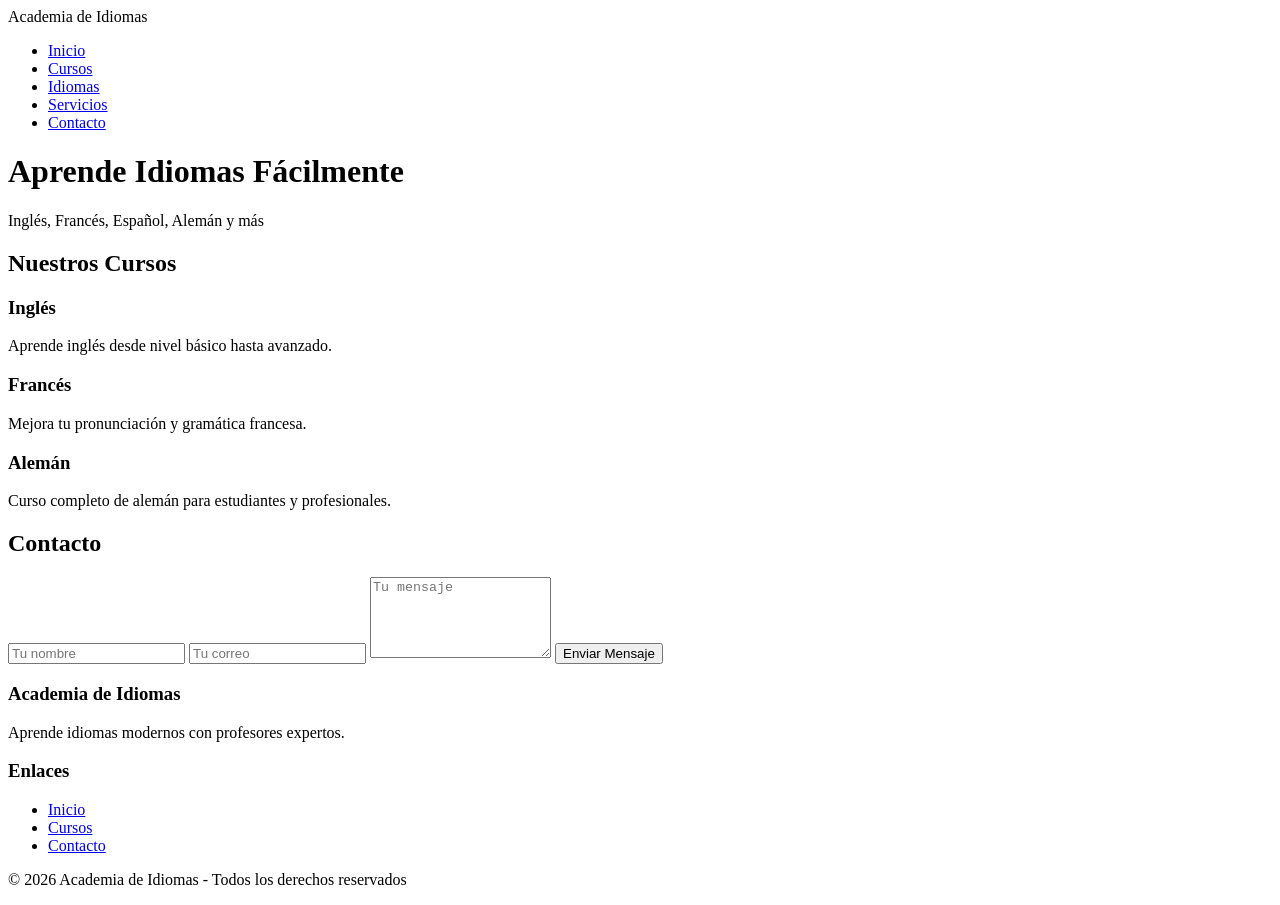
==== index.html @ da7c0a02 "Html page" ====
<!DOCTYPE html>
<html lang="en">
<head>
    <meta charset="UTF-8">
    <meta name="viewport" content="width=device-width, initial-scale=1.0">
    <title>Document</title>
    <link rel="stylesheet" href="style.css">
</head>
<body>
     <!-- HEADER -->
  <header>
    <div class="container">
      <div class="logo">Academia de Idiomas</div>

      <!-- MENU -->
      <nav>
        <ul>
          <li><a href="#">Inicio</a></li>
          <li><a href="#">Cursos</a></li>
          <li><a href="#">Idiomas</a></li>
          <li><a href="#">Servicios</a></li>
          <li><a href="#contacto">Contacto</a></li>
        </ul>
      </nav>
    </div>
  </header>

  <!-- HERO -->
  <div class="hero">
    <div>
      <h1>Aprende Idiomas Fácilmente</h1>
      <p>Inglés, Francés, Español, Alemán y más</p>
    </div>
  </div>

  <!-- CURSOS -->
  <section>
    <div class="container">
      <h2>Nuestros Cursos</h2>

      <div class="cards">

        <div class="card">
          <h3>Inglés</h3>
          <p>Aprende inglés desde nivel básico hasta avanzado.</p>
        </div>

        <div class="card">
          <h3>Francés</h3>
          <p>Mejora tu pronunciación y gramática francesa.</p>
        </div>

        <div class="card">
          <h3>Alemán</h3>
          <p>Curso completo de alemán para estudiantes y profesionales.</p>
        </div>

      </div>
    </div>
  </section>

  <!-- CONTACTO -->
  <section id="contacto">
    <div class="container">
      <div class="contacto">
        <h2>Contacto</h2>

        <form>
          <input type="text" placeholder="Tu nombre" required>
          <input type="email" placeholder="Tu correo" required>
          <textarea rows="5" placeholder="Tu mensaje"></textarea>
          <button type="submit">Enviar Mensaje</button>
        </form>

      </div>
    </div>
  </section>

  <!-- FOOTER -->
  <footer>
    <div class="container">

      <div class="footer-content">

        <div>
          <h3>Academia de Idiomas</h3>
          <p>Aprende idiomas modernos con profesores expertos.</p>
        </div>

        <div class="footer-links">
          <h3>Enlaces</h3>

          <ul>
            <li><a href="#">Inicio</a></li>
            <li><a href="#">Cursos</a></li>
            <li><a href="#">Contacto</a></li>
          </ul>
        </div>

      </div>

      <div class="copyright">
        <p>© 2026 Academia de Idiomas - Todos los derechos reservados</p>
      </div>

    </div>
  </footer>
</body>
</html>
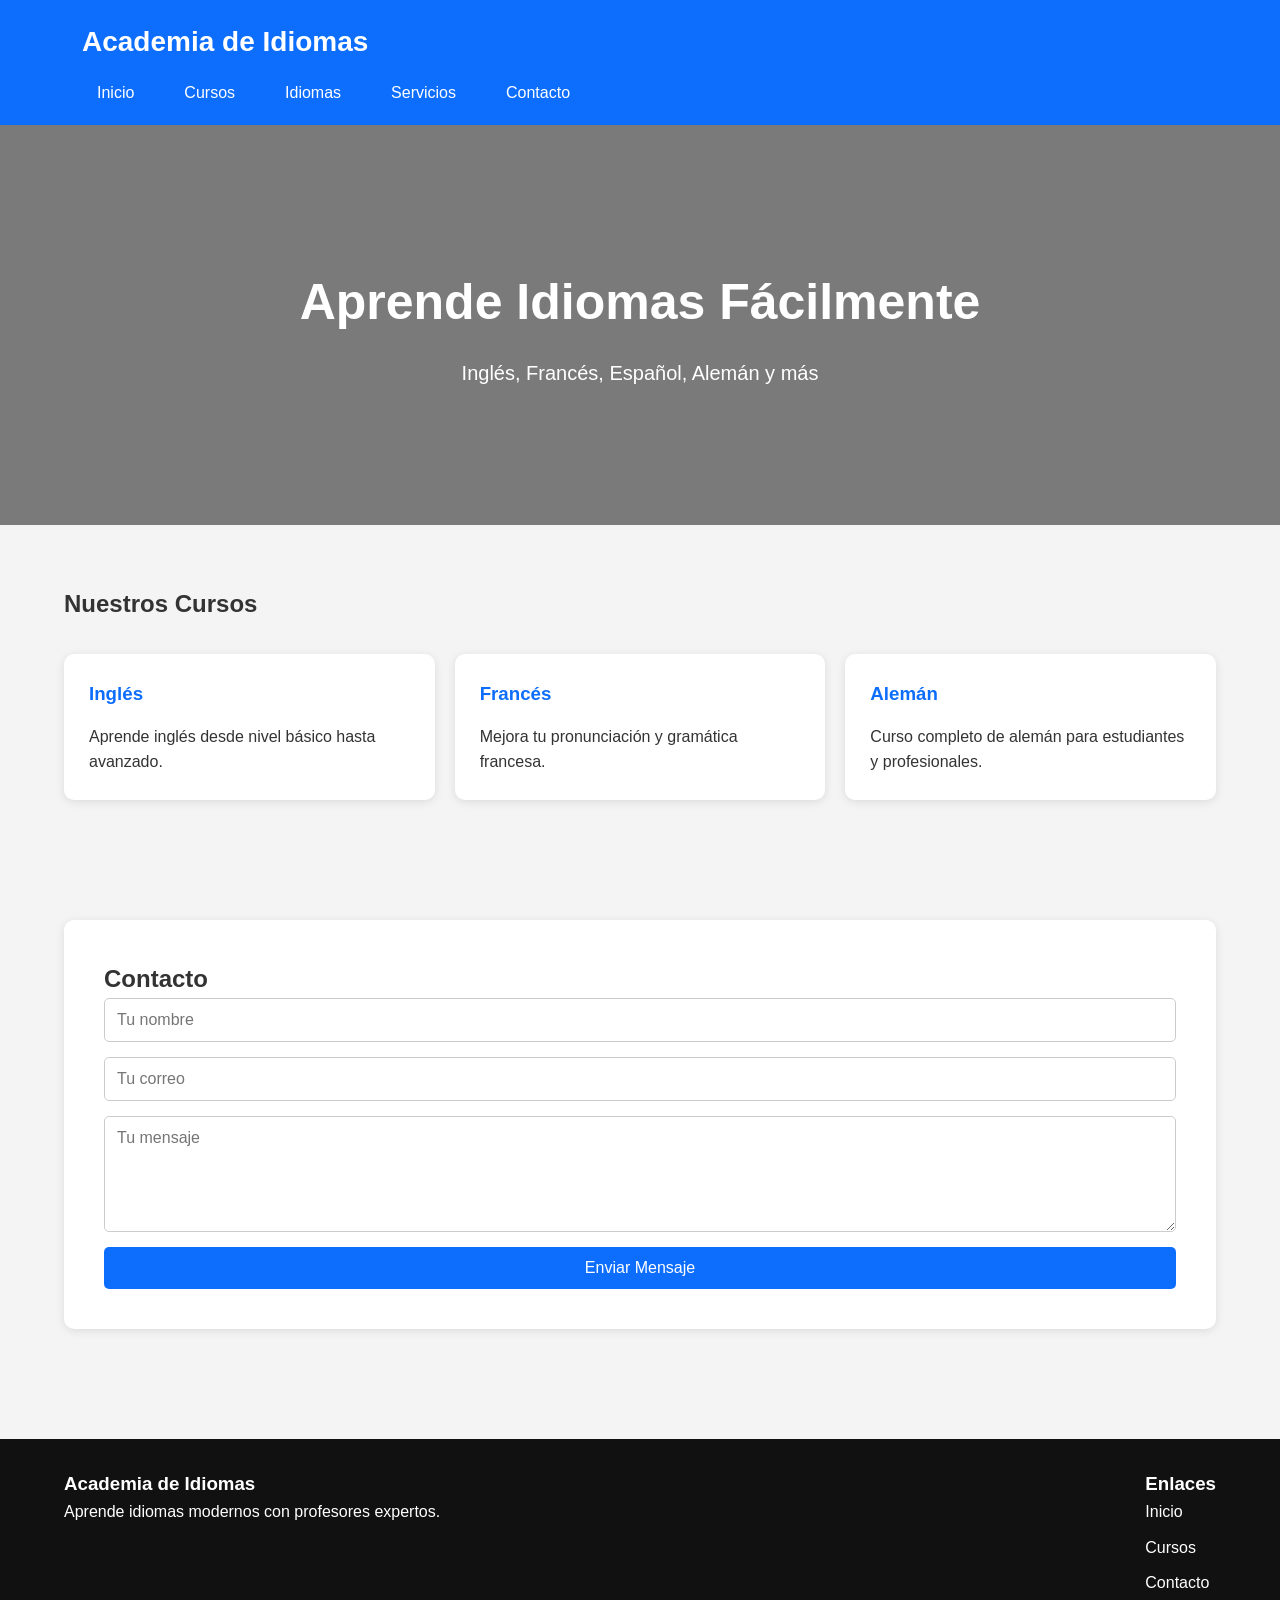
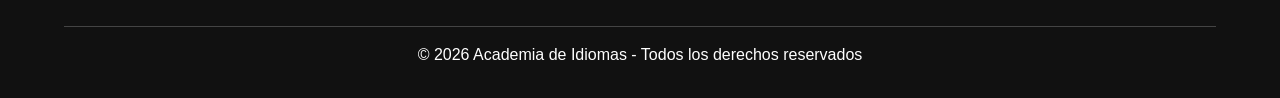
==== commit b19a334b: "link menu servicios" ====
--- a/index.html
+++ b/index.html
@@ -18,7 +18,7 @@
           <li><a href="#">Inicio</a></li>
           <li><a href="#">Cursos</a></li>
           <li><a href="#">Idiomas</a></li>
-          <li><a href="#">Servicios</a></li>
+          <li><a href="servicios.html">Servicios</a></li>
           <li><a href="#contacto">Contacto</a></li>
         </ul>
       </nav>
--- a/style.css
+++ b/style.css
@@ -0,0 +1,185 @@
+  *{
+      margin:0;
+      padding:0;
+      box-sizing:border-box;
+      font-family:Arial, Helvetica, sans-serif;
+    }
+
+    body{
+      background:#f4f4f4;
+      color:#333;
+      line-height:1.6;
+    }
+
+    /* HEADER */
+    header{
+      background:#0d6efd;
+      color:white;
+      padding:20px;
+    }
+
+    .container{
+      width:90%;
+      max-width:1200px;
+      margin:auto;
+    }
+
+    .logo{
+      font-size:28px;
+      font-weight:bold;
+    }
+
+    /* MENU */
+    nav{
+      margin-top:15px;
+    }
+
+    nav ul{
+      list-style:none;
+      display:flex;
+      gap:20px;
+      flex-wrap:wrap;
+    }
+
+    nav ul li a{
+      text-decoration:none;
+      color:white;
+      padding:10px 15px;
+      border-radius:5px;
+      transition:0.3s;
+    }
+
+    nav ul li a:hover{
+      background:white;
+      color:#0d6efd;
+    }
+
+    /* HERO */
+    .hero{
+      height:400px;
+      background:linear-gradient(rgba(0,0,0,0.5), rgba(0,0,0,0.5)),
+      url('https://images.unsplash.com/photo-1522202176988-66273c2fd55f?q=80&w=1200&auto=format&fit=crop');
+      background-size:cover;
+      background-position:center;
+      display:flex;
+      justify-content:center;
+      align-items:center;
+      text-align:center;
+      color:white;
+    }
+
+    .hero h1{
+      font-size:50px;
+      margin-bottom:15px;
+    }
+
+    .hero p{
+      font-size:20px;
+    }
+
+    /* SECTION */
+    section{
+      padding:60px 0;
+    }
+
+    .cards{
+      display:grid;
+      grid-template-columns:repeat(auto-fit, minmax(250px,1fr));
+      gap:20px;
+      margin-top:30px;
+    }
+
+    .card{
+      background:white;
+      padding:25px;
+      border-radius:10px;
+      box-shadow:0 2px 10px rgba(0,0,0,0.1);
+      transition:0.3s;
+    }
+
+    .card:hover{
+      transform:translateY(-10px);
+    }
+
+    .card h3{
+      margin-bottom:15px;
+      color:#0d6efd;
+    }
+
+    /* CONTACTO */
+    .contacto{
+      background:white;
+      padding:40px;
+      border-radius:10px;
+      box-shadow:0 2px 10px rgba(0,0,0,0.1);
+    }
+
+    form{
+      display:flex;
+      flex-direction:column;
+      gap:15px;
+    }
+
+    input,
+    textarea{
+      padding:12px;
+      border:1px solid #ccc;
+      border-radius:5px;
+      font-size:16px;
+    }
+
+    button{
+      background:#0d6efd;
+      color:white;
+      border:none;
+      padding:12px;
+      font-size:16px;
+      border-radius:5px;
+      cursor:pointer;
+      transition:0.3s;
+    }
+
+    button:hover{
+      background:#084298;
+    }
+
+    /* FOOTER */
+    footer{
+      background:#111;
+      color:white;
+      padding:30px 0;
+      margin-top:50px;
+    }
+
+    .footer-content{
+      display:flex;
+      justify-content:space-between;
+      flex-wrap:wrap;
+      gap:20px;
+    }
+
+    .footer-links ul{
+      list-style:none;
+    }
+
+    .footer-links ul li{
+      margin-bottom:10px;
+    }
+
+    .footer-links ul li a{
+      color:white;
+      text-decoration:none;
+      transition:0.3s;
+    }
+
+    .footer-links ul li a:hover{
+      color:#0d6efd;
+      padding-left:5px;
+    }
+
+    .copyright{
+      text-align:center;
+      margin-top:20px;
+      border-top:1px solid #444;
+      padding-top:15px;
+    }
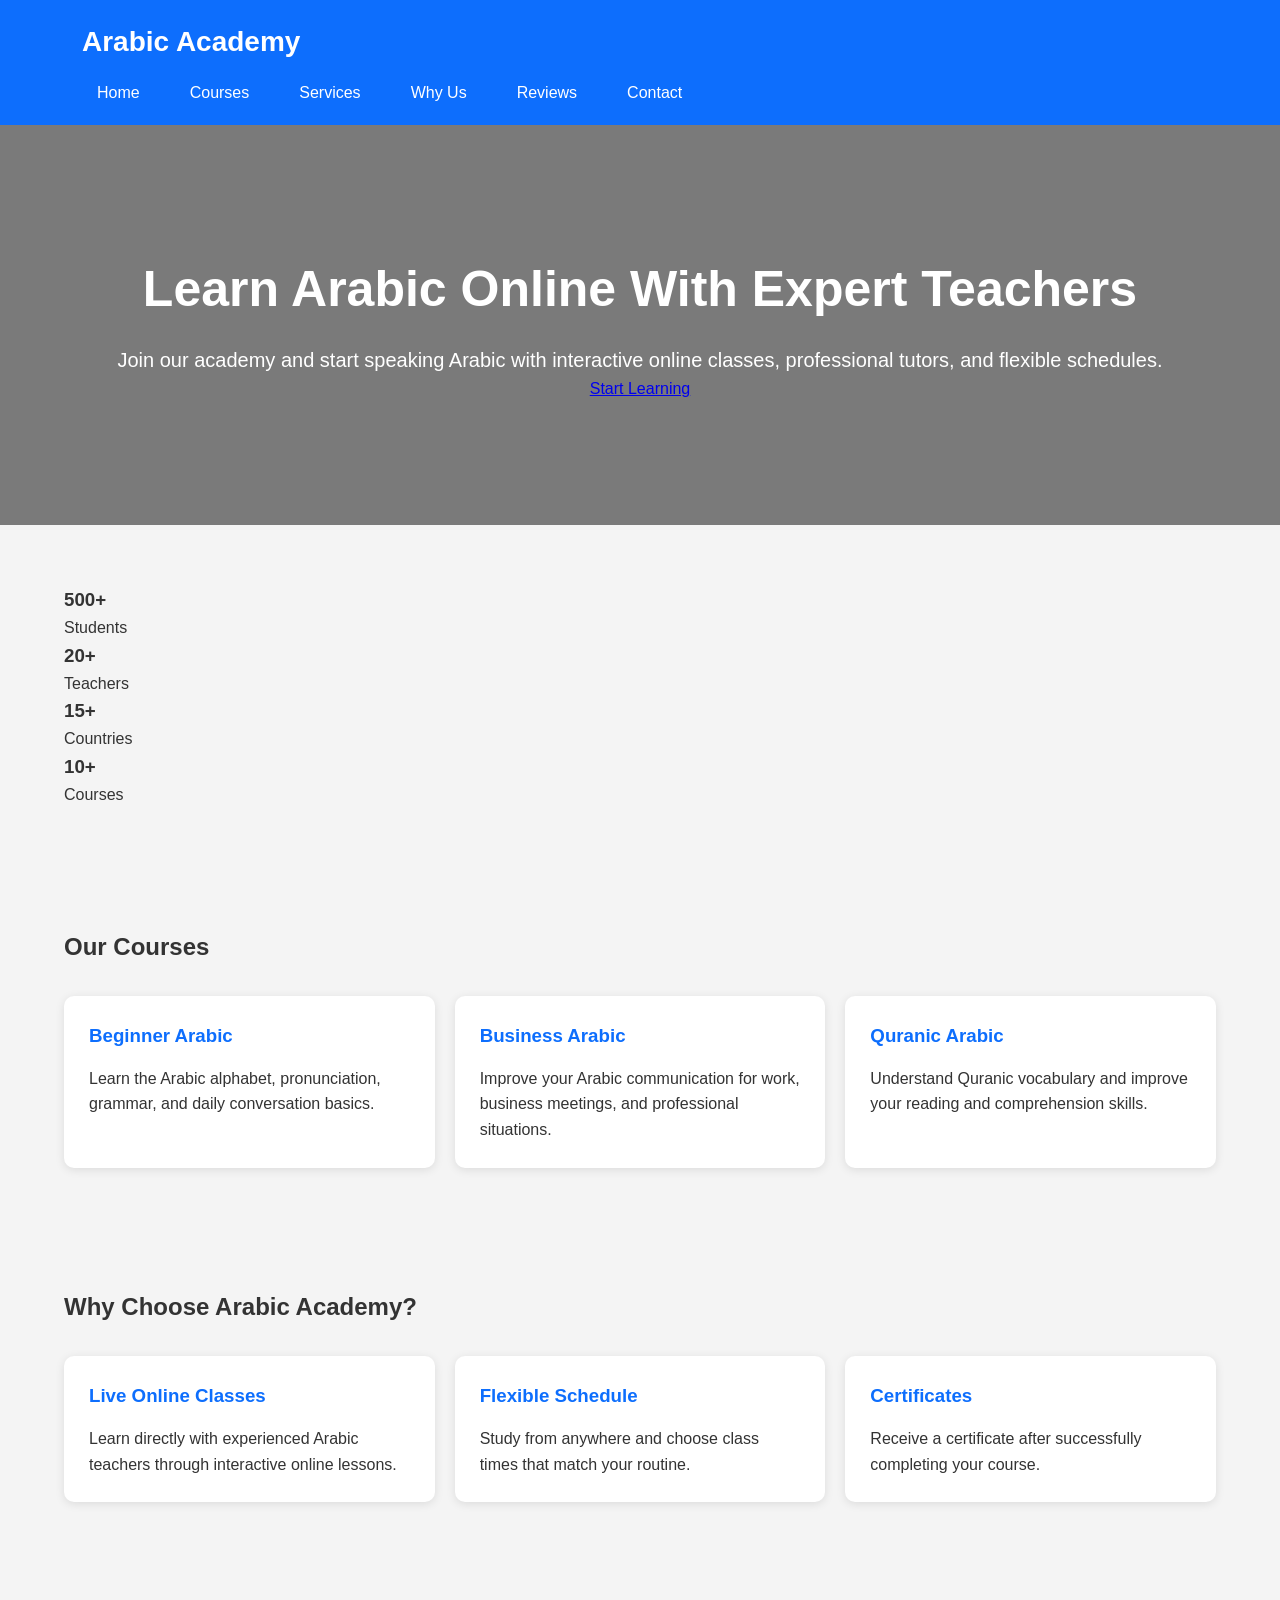
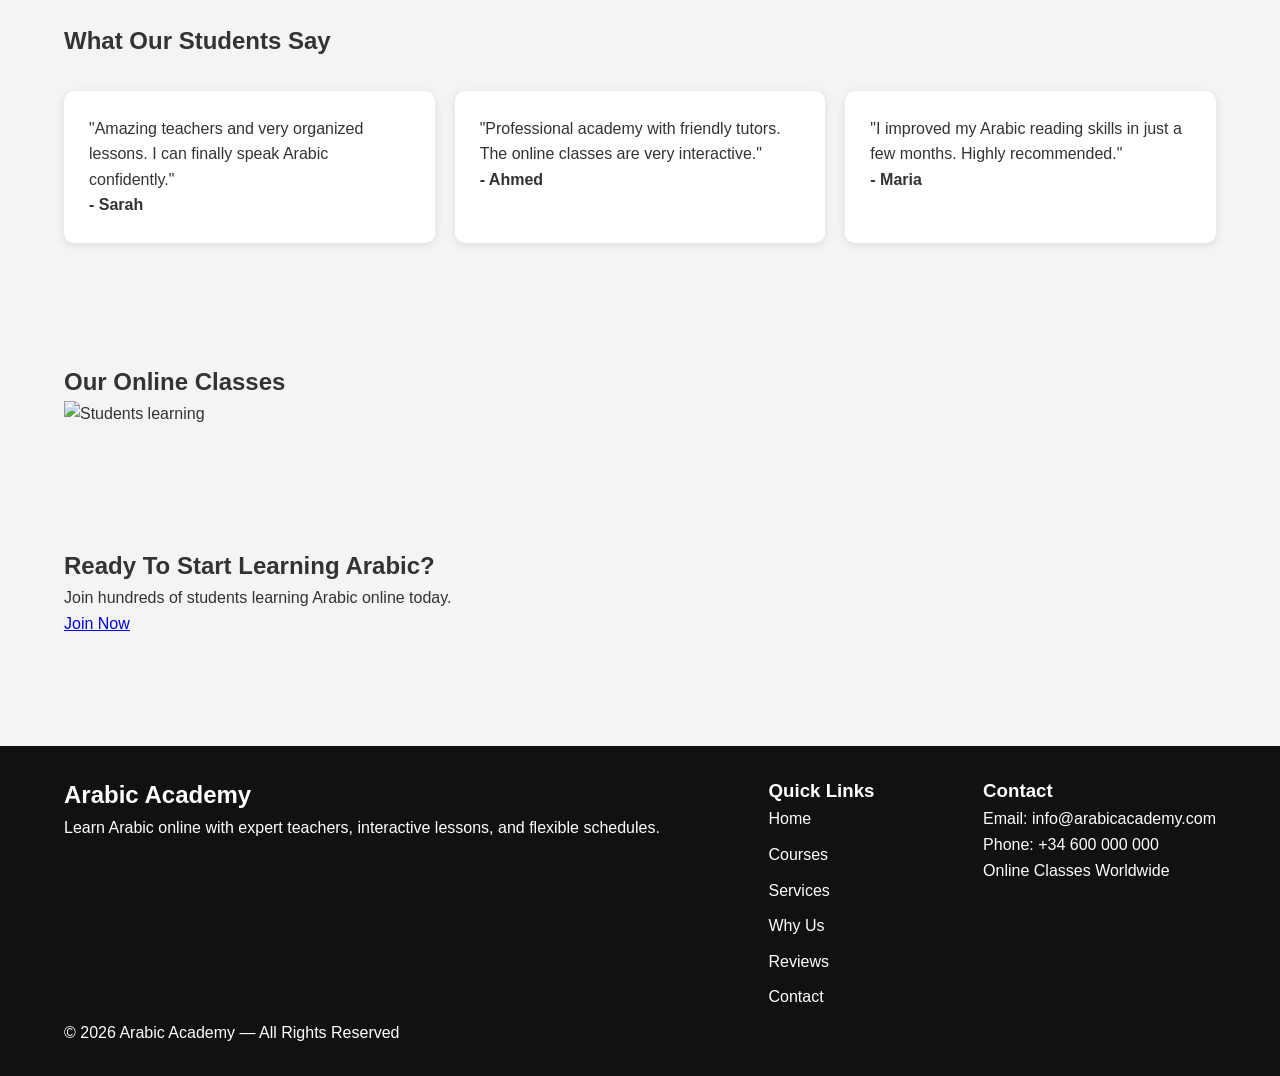
==== commit 7963060c: "Index Modified and added almost all the page features" ====
--- a/index.html
+++ b/index.html
@@ -1,109 +1,299 @@
 <!DOCTYPE html>
 <html lang="en">
 <head>
-    <meta charset="UTF-8">
-    <meta name="viewport" content="width=device-width, initial-scale=1.0">
-    <title>Document</title>
-    <link rel="stylesheet" href="style.css">
+  <meta charset="UTF-8" />
+  <meta name="viewport" content="width=device-width, initial-scale=1.0" />
+
+  <title>Arabic Academy</title>
+
+  <!-- GOOGLE FONT -->
+  <link rel="preconnect" href="https://fonts.googleapis.com">
+  <link rel="preconnect" href="https://fonts.gstatic.com" crossorigin>
+
+  <link href="https://fonts.googleapis.com/css2?family=Poppins:wght@300;400;500;600;700&display=swap" rel="stylesheet">
+
+  <!-- CSS -->
+  <link rel="stylesheet" href="style.css">
 </head>
+
 <body>
-     <!-- HEADER -->
+
+  <!-- HEADER -->
   <header>
     <div class="container">
-      <div class="logo">Academia de Idiomas</div>
-
-      <!-- MENU -->
-      <nav>
-        <ul>
-          <li><a href="#">Inicio</a></li>
-          <li><a href="#">Cursos</a></li>
-          <li><a href="#">Idiomas</a></li>
-          <li><a href="servicios.html">Servicios</a></li>
-          <li><a href="#contacto">Contacto</a></li>
+
+      <div class="logo">
+        Arabic Academy
+      </div>
+
+      <nav class="nav">
+        <ul class="nav-links">
+          <li class="active" className="home"><a href="#">Home</a></li>
+          <li className="courses"><a href="#courses">Courses</a></li>
+          <li className="services"><a href="#Services">Services</a></li>
+          <li className="why-us"><a href="#why-us">Why Us</a></li>
+          <li className="testimonials"><a href="#testimonials">Reviews</a></li>
+          <li className="contact"><a href="#contact">Contact</a></li>
         </ul>
       </nav>
+
     </div>
   </header>
 
   <!-- HERO -->
-  <div class="hero">
-    <div>
-      <h1>Aprende Idiomas Fácilmente</h1>
-      <p>Inglés, Francés, Español, Alemán y más</p>
-    </div>
+  <section class="hero">
+
+    <div class="hero-content">
+
+      <h1>Learn Arabic Online With Expert Teachers</h1>
+
+      <p class="hero-text">
+        Join our academy and start speaking Arabic with interactive online classes,
+        professional tutors, and flexible schedules.
+      </p>
+
+      <a href="#contact" class="hero-btn">
+        Start Learning
+      </a>
+
+    </div>
+
+  </section>
+
+    <!-- STATS -->
+<section class="stats">
+
+  <div class="container stats-container">
+
+    <div class="stat-card">
+      <h3>500+</h3>
+      <p>Students</p>
+    </div>
+
+    <div class="stat-card">
+      <h3>20+</h3>
+      <p>Teachers</p>
+    </div>
+
+    <div class="stat-card">
+      <h3>15+</h3>
+      <p>Countries</p>
+    </div>
+
+    <div class="stat-card">
+      <h3>10+</h3>
+      <p>Courses</p>
+    </div>
+
   </div>
 
-  <!-- CURSOS -->
-  <section>
-    <div class="container">
-      <h2>Nuestros Cursos</h2>
+</section>
+
+  <!-- COURSES -->
+  <section id="courses">
+
+    <div class="container">
+
+      <h2>Our Courses</h2>
 
       <div class="cards">
 
         <div class="card">
-          <h3>Inglés</h3>
-          <p>Aprende inglés desde nivel básico hasta avanzado.</p>
-        </div>
-
-        <div class="card">
-          <h3>Francés</h3>
-          <p>Mejora tu pronunciación y gramática francesa.</p>
-        </div>
-
-        <div class="card">
-          <h3>Alemán</h3>
-          <p>Curso completo de alemán para estudiantes y profesionales.</p>
-        </div>
-
-      </div>
-    </div>
-  </section>
-
-  <!-- CONTACTO -->
-  <section id="contacto">
-    <div class="container">
-      <div class="contacto">
-        <h2>Contacto</h2>
-
-        <form>
-          <input type="text" placeholder="Tu nombre" required>
-          <input type="email" placeholder="Tu correo" required>
-          <textarea rows="5" placeholder="Tu mensaje"></textarea>
-          <button type="submit">Enviar Mensaje</button>
-        </form>
-
-      </div>
-    </div>
+          <h3>Beginner Arabic</h3>
+
+          <p>
+            Learn the Arabic alphabet, pronunciation,
+            grammar, and daily conversation basics.
+          </p>
+        </div>
+
+        <div class="card">
+          <h3>Business Arabic</h3>
+
+          <p>
+            Improve your Arabic communication for work,
+            business meetings, and professional situations.
+          </p>
+        </div>
+
+        <div class="card">
+          <h3>Quranic Arabic</h3>
+
+          <p>
+            Understand Quranic vocabulary and improve your
+            reading and comprehension skills.
+          </p>
+        </div>
+
+      </div>
+
+    </div>
+
+  </section>
+
+  <!-- WHY US -->
+  <section id="why-us" class="why-us">
+
+    <div class="container">
+
+      <h2>Why Choose Arabic Academy?</h2>
+
+      <div class="cards">
+
+        <div class="card">
+          <h3>Live Online Classes</h3>
+
+          <p>
+            Learn directly with experienced Arabic teachers
+            through interactive online lessons.
+          </p>
+        </div>
+
+        <div class="card">
+          <h3>Flexible Schedule</h3>
+
+          <p>
+            Study from anywhere and choose class times
+            that match your routine.
+          </p>
+        </div>
+
+        <div class="card">
+          <h3>Certificates</h3>
+
+          <p>
+            Receive a certificate after successfully
+            completing your course.
+          </p>
+        </div>
+
+      </div>
+
+    </div>
+
+  </section>
+
+  <!-- TESTIMONIALS -->
+  <section id="testimonials" class="testimonials">
+
+    <div class="container">
+
+      <h2>What Our Students Say</h2>
+
+      <div class="cards">
+
+        <div class="card">
+          <p>
+            "Amazing teachers and very organized lessons.
+            I can finally speak Arabic confidently."
+          </p>
+
+          <h4>- Sarah</h4>
+        </div>
+
+        <div class="card">
+          <p>
+            "Professional academy with friendly tutors.
+            The online classes are very interactive."
+          </p>
+
+          <h4>- Ahmed</h4>
+        </div>
+
+        <div class="card">
+          <p>
+            "I improved my Arabic reading skills in just
+            a few months. Highly recommended."
+          </p>
+
+          <h4>- Maria</h4>
+        </div>
+
+      </div>
+
+    </div>
+
+  </section>
+
+  <!-- GALLERY -->
+  <section class="gallery">
+
+    <div class="container">
+
+      <h2>Our Online Classes</h2>
+
+      <div class="gallery-grid">
+        <img src="https://images.unsplash.com/photo-1522202176988-66273c2fd55f?q=80&w=1200&auto=format&fit=crop" alt="Students learning">
+      </div>
+
+    </div>
+
+  </section>
+
+  <!-- CTA -->
+  <section class="cta">
+
+    <div class="container">
+
+      <h2>Ready To Start Learning Arabic?</h2>
+
+      <p>
+        Join hundreds of students learning Arabic online today.
+      </p>
+
+      <a href="#contact" class="hero-btn">
+        Join Now
+      </a>
+
+    </div>
+
   </section>
 
   <!-- FOOTER -->
-  <footer>
-    <div class="container">
-
-      <div class="footer-content">
-
-        <div>
-          <h3>Academia de Idiomas</h3>
-          <p>Aprende idiomas modernos con profesores expertos.</p>
-        </div>
-
-        <div class="footer-links">
-          <h3>Enlaces</h3>
-
-          <ul>
-            <li><a href="#">Inicio</a></li>
-            <li><a href="#">Cursos</a></li>
-            <li><a href="#">Contacto</a></li>
-          </ul>
-        </div>
-
-      </div>
-
-      <div class="copyright">
-        <p>© 2026 Academia de Idiomas - Todos los derechos reservados</p>
-      </div>
-
-    </div>
-  </footer>
+  <footer class="footer">
+  <div class="container">
+    <div class="footer-content">
+      <!-- BRAND -->
+      <div class="footer-brand">
+        <h2>Arabic Academy</h2>
+        <p>
+          Learn Arabic online with expert teachers,
+          interactive lessons, and flexible schedules.
+        </p>
+      </div>
+
+      <!-- LINKS -->
+      <div class="footer-links">
+        <h3>Quick Links</h3>
+        <ul>
+          <li><a href="#">Home</a></li>
+          <li><a href="#courses">Courses</a></li>
+          <li><a href="#Services">Services</a></li>
+          <li><a href="#why-us">Why Us</a></li>
+          <li><a href="#testimonials">Reviews</a></li>
+          <li><a href="#contact">Contact</a></li>
+        </ul>
+      </div>
+
+      <!-- CONTACT -->
+      <div class="footer-contact">
+        <h3>Contact</h3>
+        <p>Email: info@arabicacademy.com</p>
+        <p>Phone: +34 600 000 000</p>
+        <p>Online Classes Worldwide</p>
+      </div>
+    </div>
+
+    <!-- BOTTOM -->
+    <div class="footer-bottom">
+      <p>
+        © 2026 Arabic Academy — All Rights Reserved
+      </p>
+    </div>
+
+  </div>
+
+</footer>
+
 </body>
 </html>
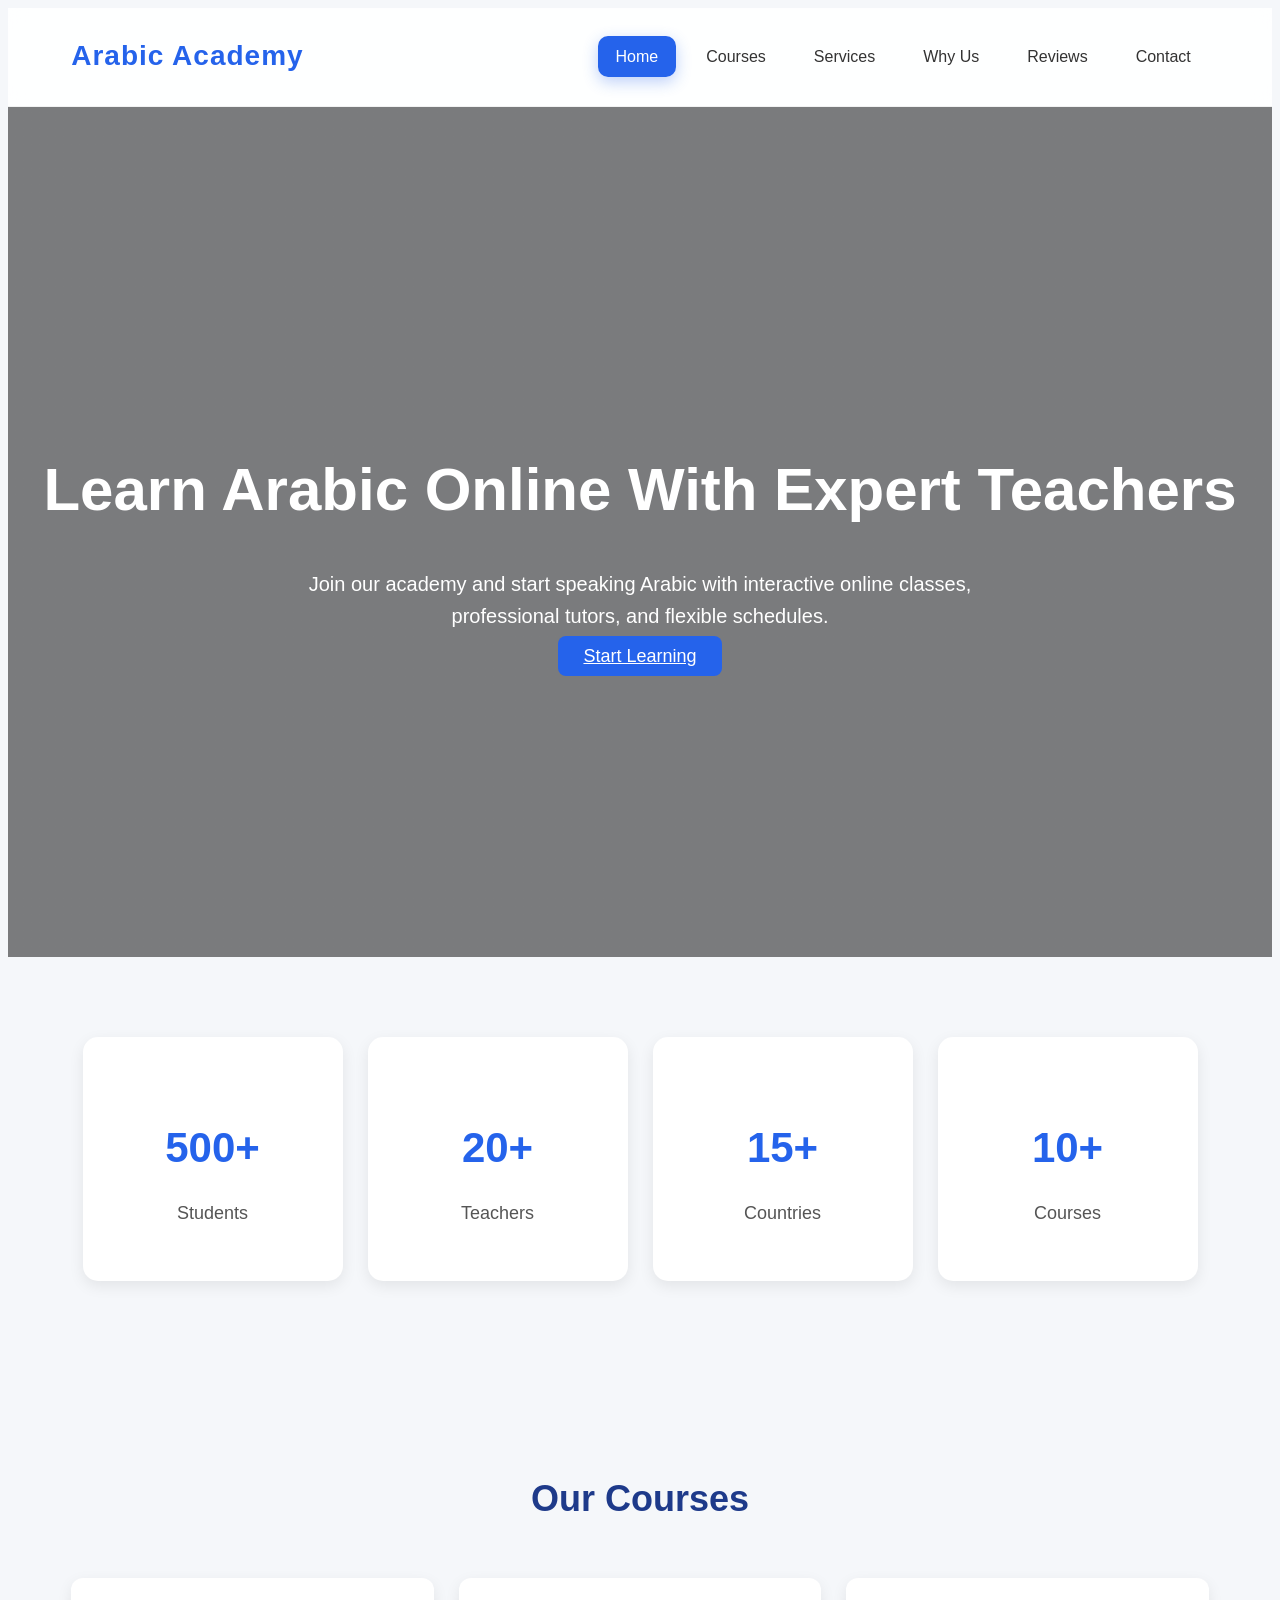
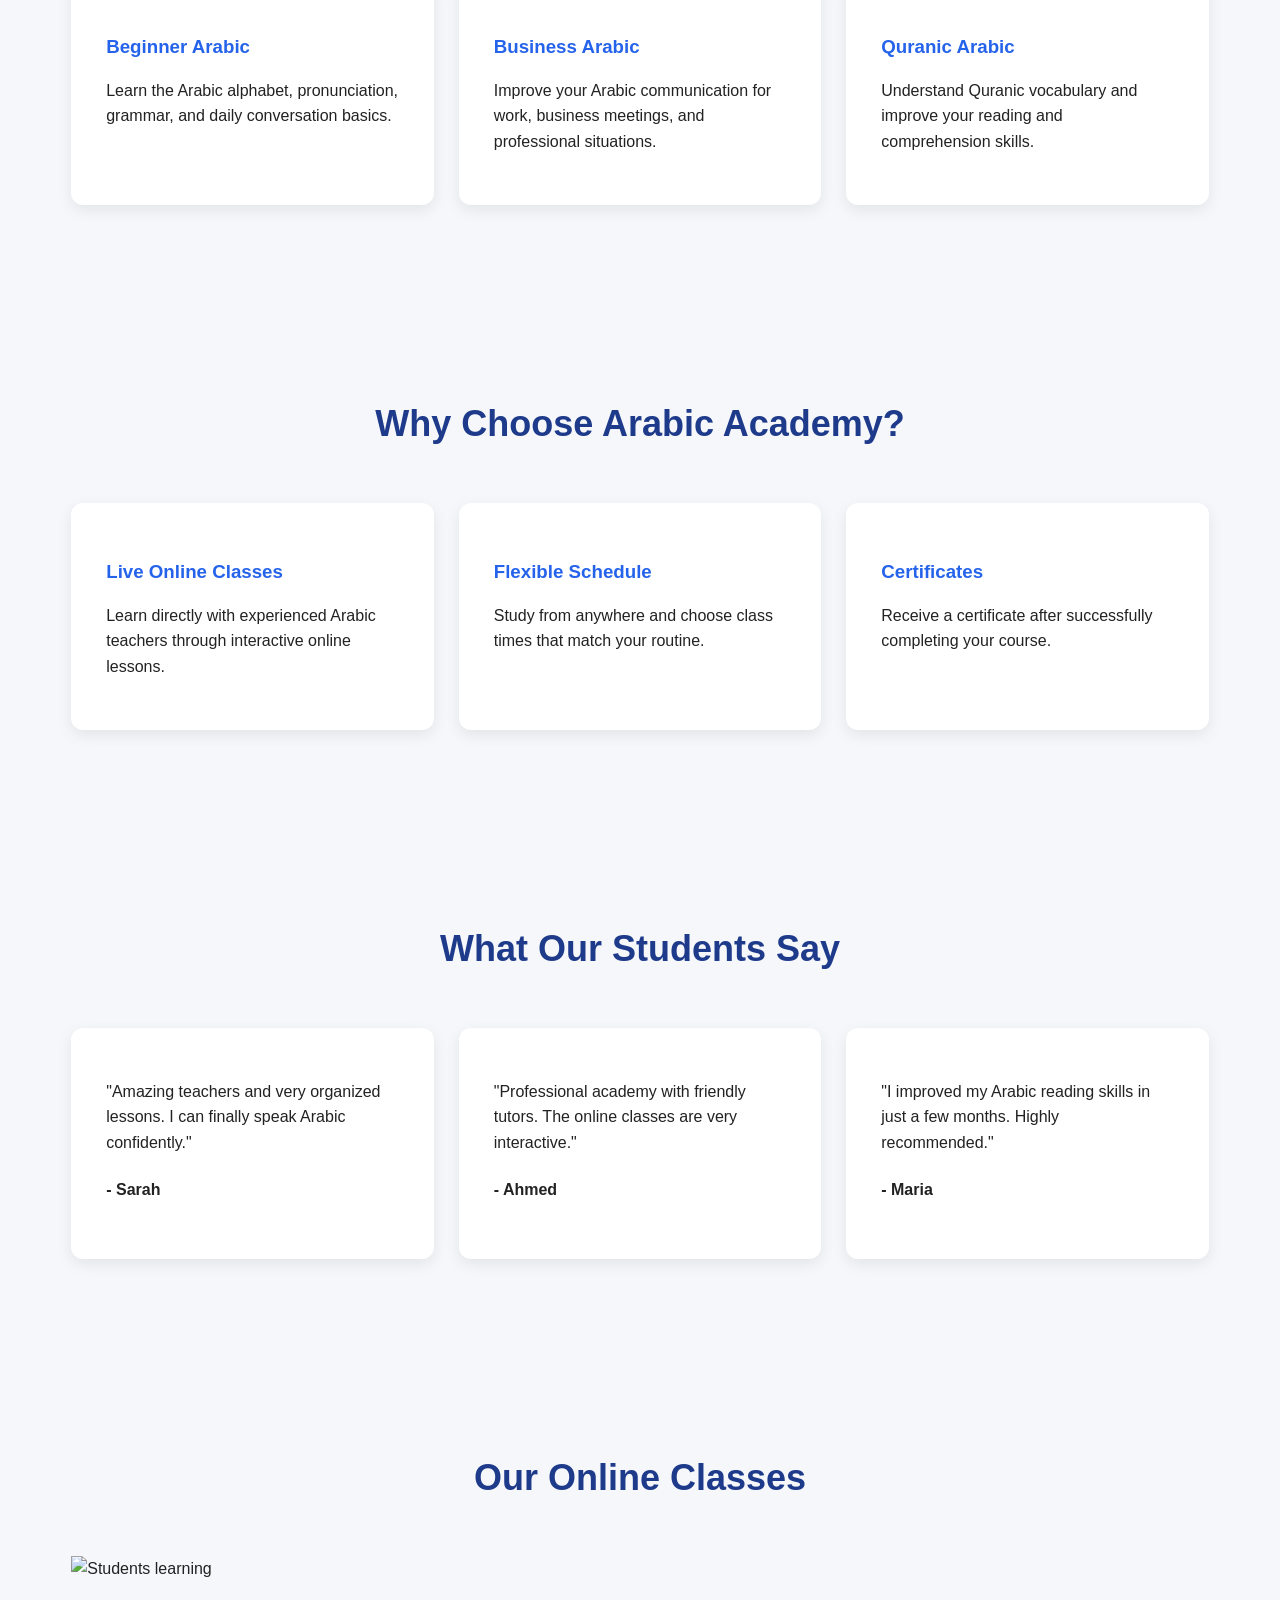
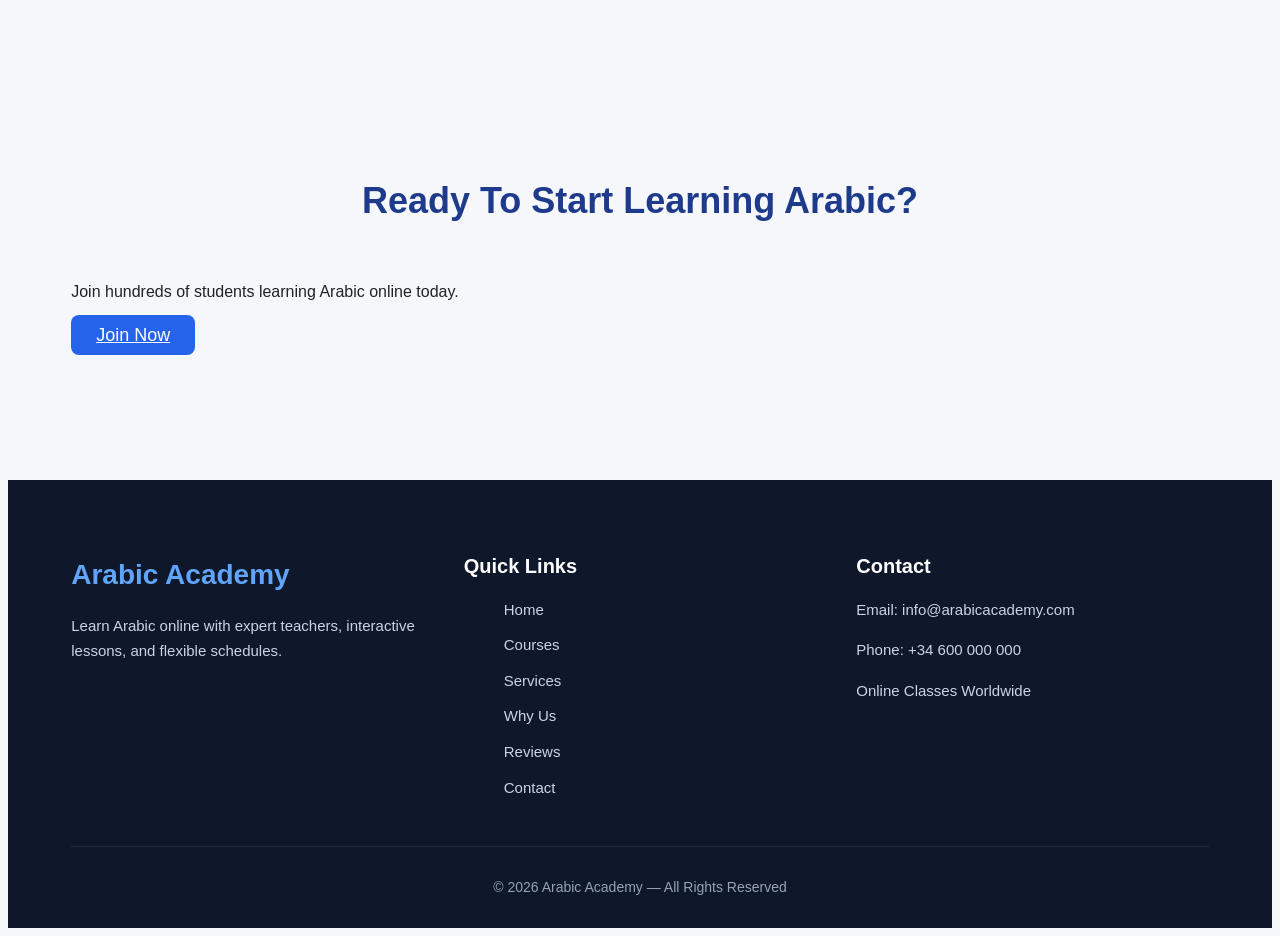
==== commit 8469901d: "Contact us and services linked" ====
--- a/index.html
+++ b/index.html
@@ -30,10 +30,10 @@
         <ul class="nav-links">
           <li class="active" className="home"><a href="#">Home</a></li>
           <li className="courses"><a href="#courses">Courses</a></li>
-          <li className="services"><a href="#Services">Services</a></li>
+          <li className="services"><a href="servicios.html">Services</a></li>
           <li className="why-us"><a href="#why-us">Why Us</a></li>
           <li className="testimonials"><a href="#testimonials">Reviews</a></li>
-          <li className="contact"><a href="#contact">Contact</a></li>
+          <li className="contact"><a href="contact.html">Contact</a></li>
         </ul>
       </nav>
 
--- a/style.css
+++ b/style.css
@@ -1,185 +1,495 @@
-  *{
-      margin:0;
-      padding:0;
-      box-sizing:border-box;
-      font-family:Arial, Helvetica, sans-serif;
-    }
-
-    body{
-      background:#f4f4f4;
-      color:#333;
-      line-height:1.6;
-    }
-
-    /* HEADER */
-    header{
-      background:#0d6efd;
-      color:white;
-      padding:20px;
-    }
-
-    .container{
-      width:90%;
-      max-width:1200px;
-      margin:auto;
-    }
-
-    .logo{
-      font-size:28px;
-      font-weight:bold;
-    }
-
-    /* MENU */
-    nav{
-      margin-top:15px;
-    }
-
-    nav ul{
-      list-style:none;
-      display:flex;
-      gap:20px;
-      flex-wrap:wrap;
-    }
-
-    nav ul li a{
-      text-decoration:none;
-      color:white;
-      padding:10px 15px;
-      border-radius:5px;
-      transition:0.3s;
-    }
-
-    nav ul li a:hover{
-      background:white;
-      color:#0d6efd;
-    }
-
-    /* HERO */
-    .hero{
-      height:400px;
-      background:linear-gradient(rgba(0,0,0,0.5), rgba(0,0,0,0.5)),
-      url('https://images.unsplash.com/photo-1522202176988-66273c2fd55f?q=80&w=1200&auto=format&fit=crop');
-      background-size:cover;
-      background-position:center;
-      display:flex;
-      justify-content:center;
-      align-items:center;
-      text-align:center;
-      color:white;
-    }
-
-    .hero h1{
-      font-size:50px;
-      margin-bottom:15px;
-    }
-
-    .hero p{
-      font-size:20px;
-    }
-
-    /* SECTION */
-    section{
-      padding:60px 0;
-    }
-
-    .cards{
-      display:grid;
-      grid-template-columns:repeat(auto-fit, minmax(250px,1fr));
-      gap:20px;
-      margin-top:30px;
-    }
-
-    .card{
-      background:white;
-      padding:25px;
-      border-radius:10px;
-      box-shadow:0 2px 10px rgba(0,0,0,0.1);
-      transition:0.3s;
-    }
-
-    .card:hover{
-      transform:translateY(-10px);
-    }
-
-    .card h3{
-      margin-bottom:15px;
-      color:#0d6efd;
-    }
-
-    /* CONTACTO */
-    .contacto{
-      background:white;
-      padding:40px;
-      border-radius:10px;
-      box-shadow:0 2px 10px rgba(0,0,0,0.1);
-    }
-
-    form{
-      display:flex;
-      flex-direction:column;
-      gap:15px;
-    }
-
-    input,
-    textarea{
-      padding:12px;
-      border:1px solid #ccc;
-      border-radius:5px;
-      font-size:16px;
-    }
-
-    button{
-      background:#0d6efd;
-      color:white;
-      border:none;
-      padding:12px;
-      font-size:16px;
-      border-radius:5px;
-      cursor:pointer;
-      transition:0.3s;
-    }
-
-    button:hover{
-      background:#084298;
-    }
-
-    /* FOOTER */
-    footer{
-      background:#111;
-      color:white;
-      padding:30px 0;
-      margin-top:50px;
-    }
-
-    .footer-content{
-      display:flex;
-      justify-content:space-between;
-      flex-wrap:wrap;
-      gap:20px;
-    }
-
-    .footer-links ul{
-      list-style:none;
-    }
-
-    .footer-links ul li{
-      margin-bottom:10px;
-    }
-
-    .footer-links ul li a{
-      color:white;
-      text-decoration:none;
-      transition:0.3s;
-    }
-
-    .footer-links ul li a:hover{
-      color:#0d6efd;
-      padding-left:5px;
-    }
-
-    .copyright{
-      text-align:center;
-      margin-top:20px;
-      border-top:1px solid #444;
-      padding-top:15px;
-    }+css
+
+/* RESET */
+* {
+  margin: 0;
+  padding: 0;
+  box-sizing: border-box;
+}
+
+/* BODY */
+body {
+  font-family: Arial, sans-serif;
+  background: #f5f7fa;
+  color: #222;
+  line-height: 1.6;
+}
+
+/* CONTAINER */
+.container {
+  width: 90%;
+  max-width: 1200px;
+  margin: auto;
+}
+
+/* HEADER */
+header {
+  background: white;
+  padding: 20px 0;
+  border-bottom: 1px solid #e5e5e5;
+  position: sticky;
+  top: 0;
+}
+
+header .container {
+  display: flex;
+  justify-content: space-between;
+  align-items: center;
+}
+
+/* LOGO */
+.logo {
+  font-size: 24px;
+  font-weight: bold;
+  color: #1e3a8a;
+}
+
+/* NAVIGATION */
+nav ul {
+  display: flex;
+  list-style: none;
+  gap: 25px;
+}
+
+nav a {
+  text-decoration: none;
+  color: #333;
+  font-weight: 500;
+  transition: 0.3s;
+}
+
+nav a:hover {
+  color: #2563eb;
+}
+
+/* STATS SECTION */
+.stats {
+  padding: 80px 0;
+  background: #f5f7fa;
+}
+
+/* HORIZONTAL CARDS */
+.stats-container {
+  display: flex;
+  justify-content: center;
+  gap: 25px;
+  flex-wrap: wrap;
+}
+
+/* CARD */
+.stat-card {
+  background: white;
+  width: 220px;
+  padding: 35px 20px;
+  text-align: center;
+  border-radius: 15px;
+  box-shadow: 0 5px 15px rgba(0,0,0,0.08);
+  transition: 0.3s;
+}
+
+.stat-card:hover {
+  transform: translateY(-5px);
+}
+
+/* NUMBER */
+.stat-card h3 {
+  font-size: 42px;
+  color: #2563eb;
+  margin-bottom: 10px;
+}
+
+/* TEXT */
+.stat-card p {
+  font-size: 18px;
+  color: #555;
+}
+
+/* HERO */
+.hero {
+  height: 90vh;
+  background: linear-gradient(rgba(0,0,0,0.5), rgba(0,0,0,0.5)),
+              url('https://images.unsplash.com/photo-1513258496099-48168024aec0?q=80&w=1600&auto=format&fit=crop')
+              center/cover no-repeat;
+  display: flex;
+  justify-content: center;
+  align-items: center;
+  text-align: center;
+  color: white;
+  padding: 20px;
+}
+
+.hero h1 {
+  font-size: 60px;
+  margin-bottom: 20px;
+}
+
+.hero p {
+  font-size: 20px;
+  max-width: 700px;
+  margin: auto;
+}
+
+/* SECTIONS */
+section {
+  padding: 80px 0;
+}
+
+section h2 {
+  text-align: center;
+  margin-bottom: 50px;
+  font-size: 36px;
+  color: #1e3a8a;
+}
+
+/* CARDS */
+.cards {
+  display: grid;
+  grid-template-columns: repeat(auto-fit, minmax(250px, 1fr));
+  gap: 25px;
+}
+
+.card {
+  background: white;
+  padding: 35px;
+  border-radius: 12px;
+  box-shadow: 0 5px 15px rgba(0,0,0,0.08);
+  transition: 0.3s;
+}
+
+.card:hover {
+  transform: translateY(-5px);
+}
+
+.card h3 {
+  margin-bottom: 15px;
+  color: #2563eb;
+}
+
+/* CONTACT */
+.contacto {
+  background: white;
+  padding: 50px;
+  border-radius: 12px;
+  max-width: 700px;
+  margin: auto;
+  box-shadow: 0 5px 15px rgba(0,0,0,0.08);
+}
+
+form {
+  display: flex;
+  flex-direction: column;
+  gap: 20px;
+}
+
+input,
+textarea {
+  padding: 15px;
+  border: 1px solid #dcdcdc;
+  border-radius: 8px;
+  font-size: 16px;
+}
+
+input:focus,
+textarea:focus {
+  outline: none;
+  border-color: #2563eb;
+}
+
+/* BUTTON */
+button {
+  padding: 15px;
+  border: none;
+  background: #2563eb;
+  color: white;
+  font-size: 16px;
+  border-radius: 8px;
+  cursor: pointer;
+  transition: 0.3s;
+}
+
+button:hover {
+  background: #1d4ed8;
+}
+
+/* FOOTER */
+footer {
+  background: #111827;
+  color: white;
+  padding: 60px 0 20px;
+}
+
+.footer-content {
+  display: flex;
+  justify-content: space-between;
+  gap: 40px;
+  flex-wrap: wrap;
+}
+
+.footer-links ul {
+  list-style: none;
+  margin-top: 15px;
+}
+
+.footer-links li {
+  margin-bottom: 10px;
+}
+
+.footer-links a {
+  color: #d1d5db;
+  text-decoration: none;
+  transition: 0.3s;
+}
+
+.footer-links a:hover {
+  color: white;
+}
+
+.copyright {
+  text-align: center;
+  margin-top: 40px;
+  border-top: 1px solid #374151;
+  padding-top: 20px;
+  font-size: 14px;
+  color: #9ca3af;
+}
+
+.hero-text {
+  padding: 10px 0px;
+  font-size: 20px;
+  max-width: 700px;
+  margin: auto;
+}
+
+.hero-btn {
+  margin-top: 30px;
+  padding: 10px 25px;
+  background: #2563eb;
+  color: white;
+  font-size: 18px;
+  border: none;
+  border-radius: 8px;
+  cursor: pointer;
+  transition: 0.3s;
+}
+
+/* RESPONSIVE */
+@media (max-width: 768px) {
+
+  header .container {
+    flex-direction: column;
+    gap: 15px;
+  }
+
+  nav ul {
+    flex-wrap: wrap;
+    justify-content: center;
+  }
+
+  .hero h1 {
+    font-size: 40px;
+  }
+
+  .hero p {
+    font-size: 18px;
+  }
+
+  .contacto {
+    padding: 30px;
+  }
+}
+
+/* HEADER */
+header {
+  width: 100%;
+  padding: 20px 0;
+  background: rgba(255,255,255,0.9);
+  backdrop-filter: blur(10px);
+  position: sticky;
+  top: 0;
+  z-index: 1000;
+  border-bottom: 1px solid rgba(0,0,0,0.05);
+}
+
+/* HEADER CONTAINER */
+header .container {
+  display: flex;
+  justify-content: space-between;
+  align-items: center;
+}
+
+/* LOGO */
+.logo {
+  font-size: 28px;
+  font-weight: 700;
+  color: #2563eb;
+  letter-spacing: 1px;
+}
+
+/* NAVIGATION */
+.nav-links {
+  display: flex;
+  align-items: center;
+  gap: 12px;
+  list-style: none;
+}
+
+/* NAV ITEMS */
+.nav-links li {
+  position: relative;
+}
+
+/* LINKS */
+.nav-links a {
+  text-decoration: none;
+  color: #333;
+  font-size: 16px;
+  font-weight: 500;
+  padding: 12px 18px;
+  border-radius: 10px;
+  transition: all 0.3s ease;
+}
+
+/* HOVER EFFECT */
+.nav-links a:hover {
+  background: #eff6ff;
+  color: #2563eb;
+}
+
+/* ACTIVE LINK */
+.nav-links .active a {
+  background: #2563eb;
+  color: white;
+  box-shadow: 0 5px 15px rgba(37, 99, 235, 0.3);
+}
+
+/* UNDERLINE ANIMATION */
+.nav-links a::after {
+  content: "";
+  position: absolute;
+  left: 18px;
+  bottom: 0px;
+  width: 0%;
+  height: 2px;
+  background: #2563eb;
+  transition: 0.3s;
+}
+
+.nav-links a:hover::after {
+  width: 50%;
+}
+
+/* REMOVE UNDERLINE FOR ACTIVE */
+.nav-links .active a::after {
+  display: none;
+}
+
+/* MOBILE */
+@media (max-width: 768px) {
+
+  header .container {
+    flex-direction: column;
+    gap: 20px;
+  }
+
+  .nav-links {
+    flex-wrap: wrap;
+    justify-content: center;
+  }
+
+  .nav-links a {
+    padding: 10px 14px;
+    font-size: 15px;
+  }
+
+}
+
+/* FOOTER */
+.footer {
+  background: #0f172a;
+  color: white;
+  padding: 50px 0 15px;
+  margin-top: 50px;
+}
+
+/* FOOTER CONTENT */
+.footer-content {
+  display: flex;
+  justify-content: space-between;
+  gap: 40px;
+  flex-wrap: wrap;
+  margin-bottom: 30px;
+}
+
+/* SECTIONS */
+.footer-brand,
+.footer-links,
+.footer-contact {
+  flex: 1;
+  min-width: 220px;
+}
+
+/* BRAND TITLE */
+.footer-brand h2 {
+  font-size: 28px;
+  margin-bottom: 15px;
+  color: #60a5fa;
+}
+
+/* TEXT */
+.footer-brand p,
+.footer-contact p,
+.footer-links a {
+  color: #cbd5e1;
+  font-size: 15px;
+  line-height: 1.7;
+}
+
+/* SECTION TITLES */
+.footer-links h3,
+.footer-contact h3 {
+  margin-bottom: 15px;
+  font-size: 20px;
+}
+
+/* LINKS */
+.footer-links ul {
+  list-style: none;
+}
+
+.footer-links li {
+  margin-bottom: 10px;
+}
+
+.footer-links a {
+  text-decoration: none;
+  transition: 0.3s;
+}
+
+.footer-links a:hover {
+  color: #60a5fa;
+}
+
+/* FOOTER BOTTOM */
+.footer-bottom {
+  border-top: 1px solid rgba(255,255,255,0.08);
+  padding-top: 15px;
+  text-align: center;
+}
+
+.footer-bottom p {
+  color: #94a3b8;
+  font-size: 14px;
+}
+
+/* RESPONSIVE */
+@media (max-width: 768px) {
+
+  .footer {
+    text-align: center;
+  }
+
+  .footer-content {
+    gap: 30px;
+  }
+
+}
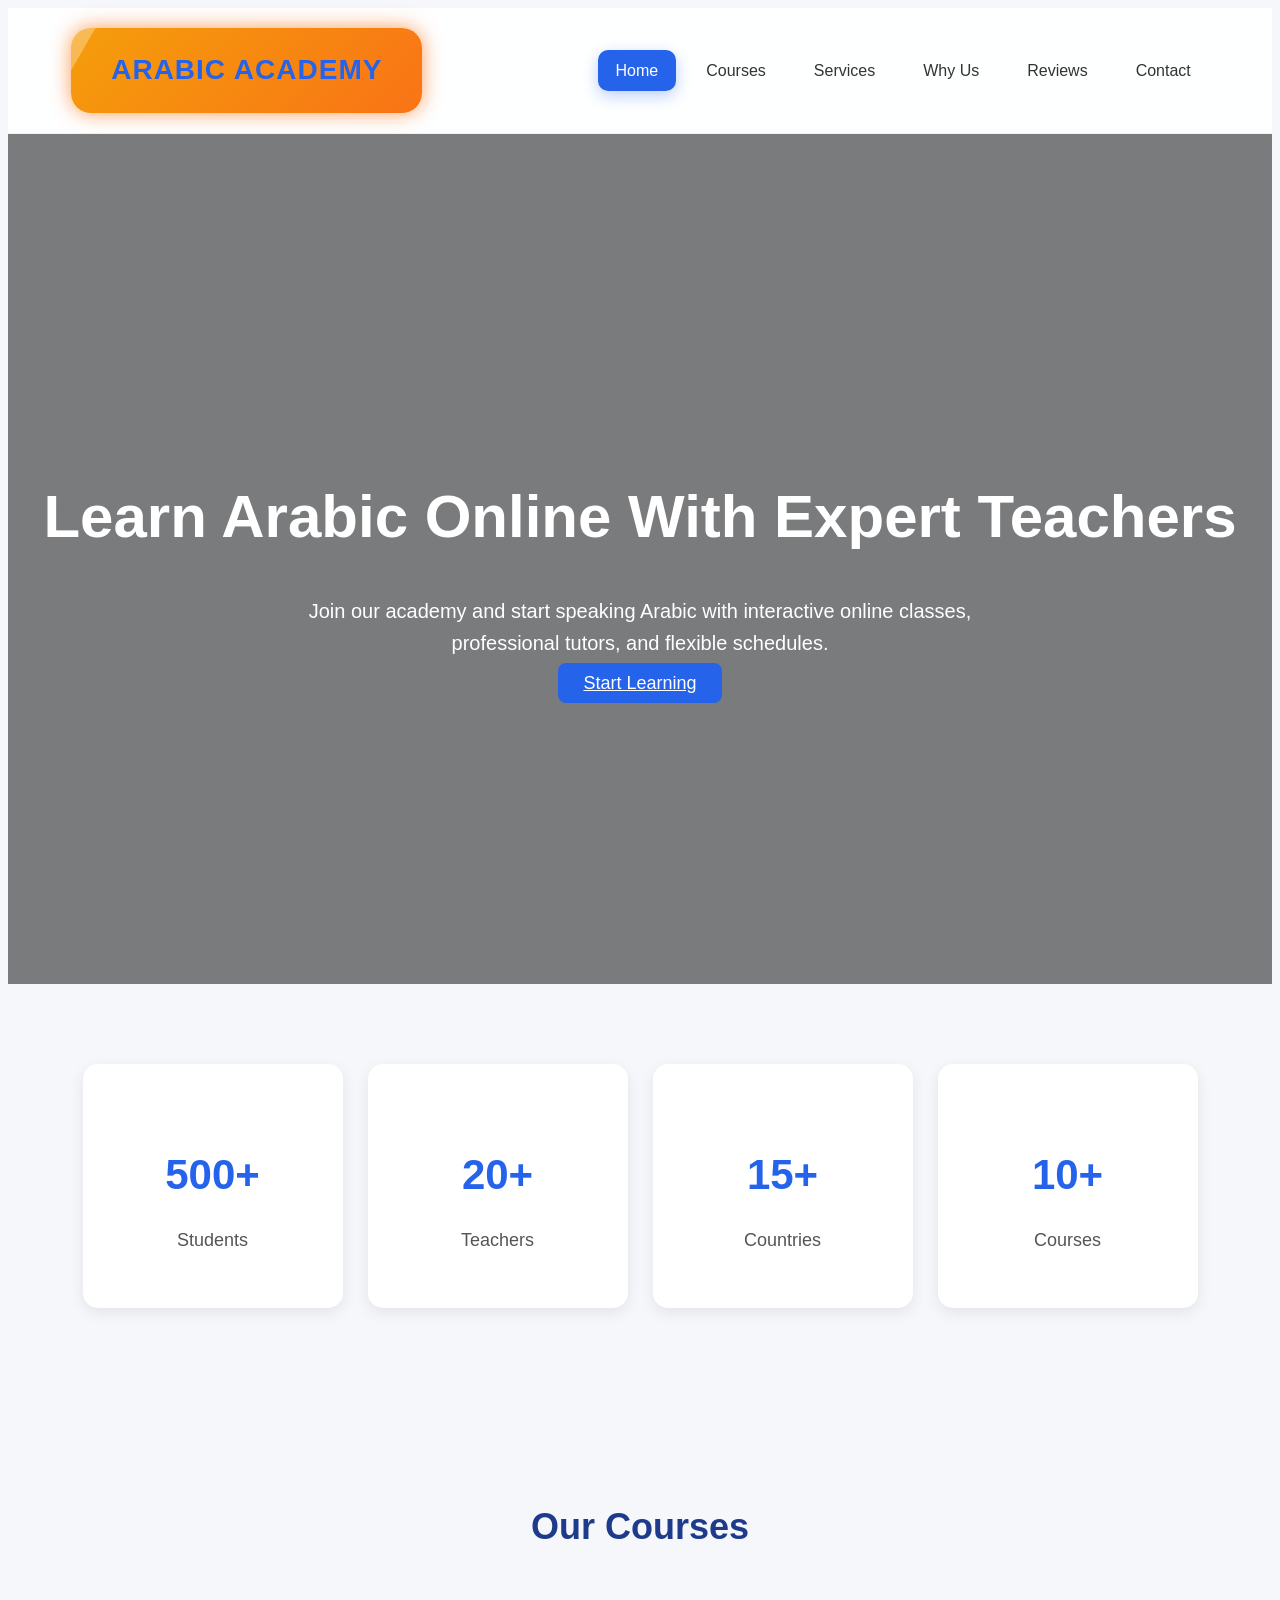
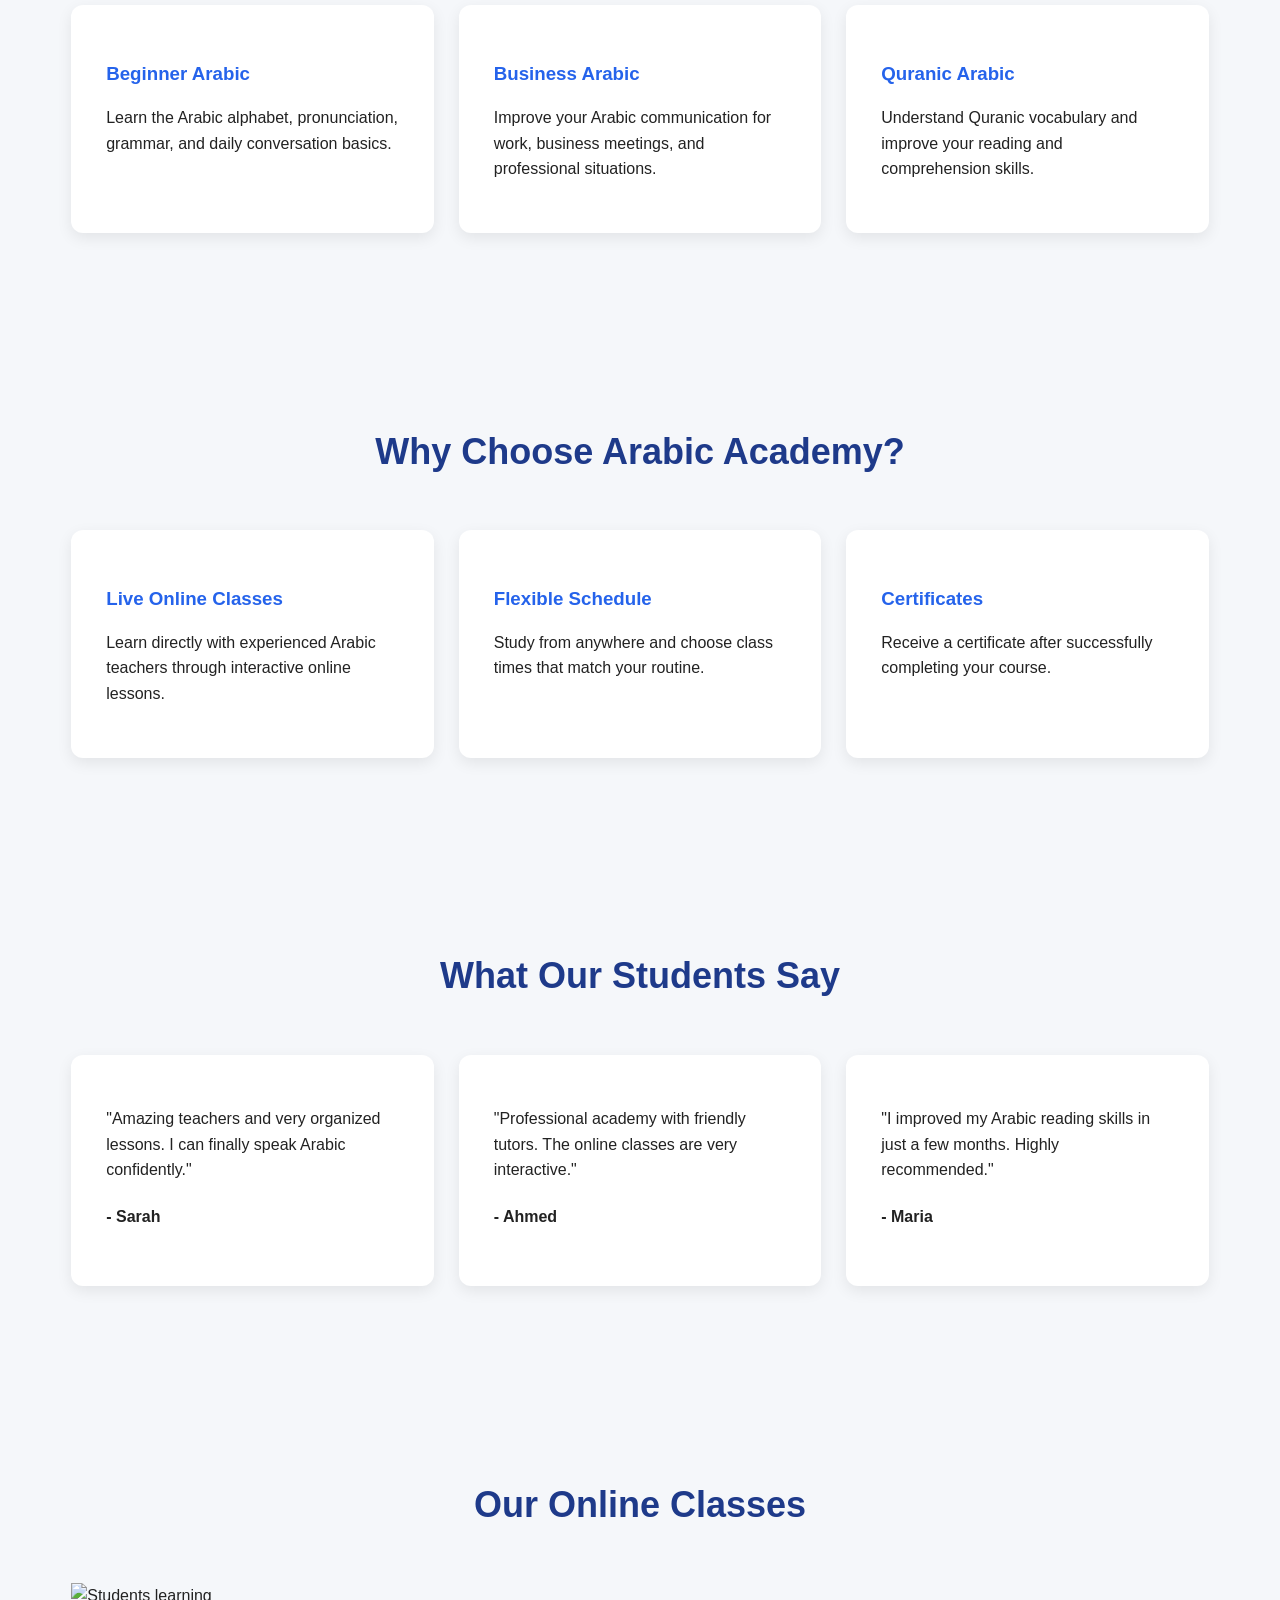
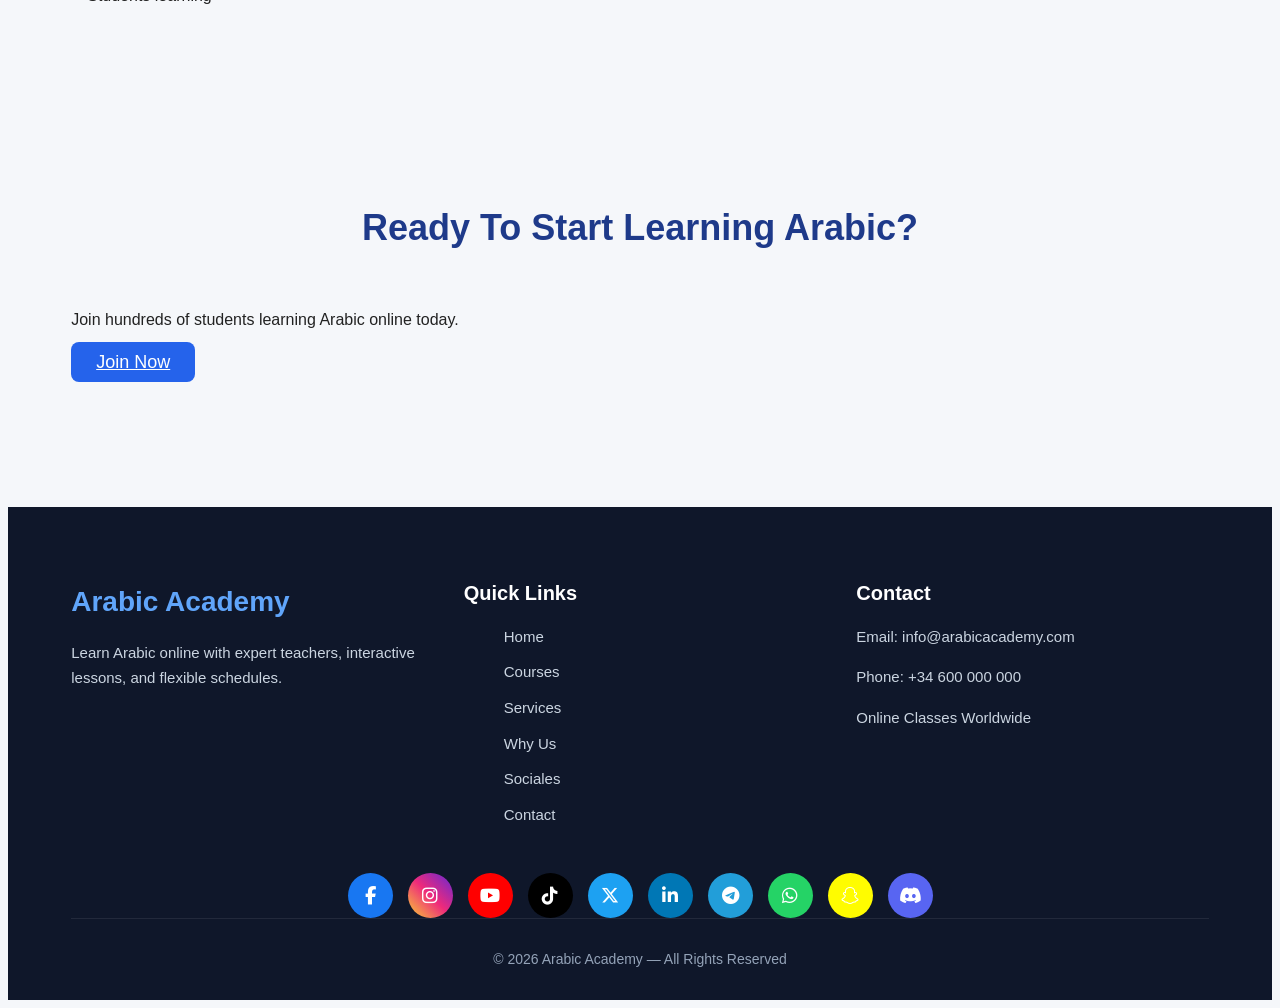
==== commit 7ca904bb: "Updated" ====
--- a/index.html
+++ b/index.html
@@ -11,6 +11,8 @@
   <link rel="preconnect" href="https://fonts.gstatic.com" crossorigin>
 
   <link href="https://fonts.googleapis.com/css2?family=Poppins:wght@300;400;500;600;700&display=swap" rel="stylesheet">
+  <link rel="stylesheet"
+      href="https://cdnjs.cloudflare.com/ajax/libs/font-awesome/6.5.1/css/all.min.css">
 
   <!-- CSS -->
   <link rel="stylesheet" href="style.css">
@@ -28,11 +30,11 @@
 
       <nav class="nav">
         <ul class="nav-links">
-          <li class="active" className="home"><a href="#">Home</a></li>
-          <li className="courses"><a href="#courses">Courses</a></li>
+          <li class="active" className="home"><a href="index.html">Home</a></li>
+          <li className="courses"><a href="cours.html">Courses</a></li>
           <li className="services"><a href="servicios.html">Services</a></li>
-          <li className="why-us"><a href="#why-us">Why Us</a></li>
-          <li className="testimonials"><a href="#testimonials">Reviews</a></li>
+          <li className="why-us"><a href="https://www.amazingtalker.es/tutors/arabic?city=es_spain_bilbao_san_sebastian">Why Us</a></li>
+          <li className="testimonials"><a href="reviews.html">Reviews</a></li>
           <li className="contact"><a href="contact.html">Contact</a></li>
         </ul>
       </nav>
@@ -52,7 +54,7 @@
         professional tutors, and flexible schedules.
       </p>
 
-      <a href="#contact" class="hero-btn">
+      <a href="servicios.html" class="hero-btn">
         Start Learning
       </a>
 
@@ -241,7 +243,7 @@
         Join hundreds of students learning Arabic online today.
       </p>
 
-      <a href="#contact" class="hero-btn">
+      <a href="reviews.html" class="hero-btn">
         Join Now
       </a>
 
@@ -270,7 +272,7 @@
           <li><a href="#courses">Courses</a></li>
           <li><a href="#Services">Services</a></li>
           <li><a href="#why-us">Why Us</a></li>
-          <li><a href="#testimonials">Reviews</a></li>
+          <li><a href="socials.html">Sociales</a></li>
           <li><a href="#contact">Contact</a></li>
         </ul>
       </div>
@@ -283,7 +285,49 @@
         <p>Online Classes Worldwide</p>
       </div>
     </div>
-
+     <div class="social">
+
+<a class="fb" href="https://facebook.com" target="_blank">
+<i class="fab fa-facebook-f"></i>
+</a>
+
+<a class="ig" href="https://instagram.com" target="_blank">
+<i class="fab fa-instagram"></i>
+</a>
+
+<a class="yt" href="https://youtube.com" target="_blank">
+<i class="fab fa-youtube"></i>
+</a>
+
+<a class="tt" href="https://tiktok.com" target="_blank">
+<i class="fab fa-tiktok"></i>
+</a>
+
+<a class="x" href="https://x.com" target="_blank">
+<i class="fab fa-x-twitter"></i>
+</a>
+
+<a class="li" href="https://linkedin.com" target="_blank">
+<i class="fab fa-linkedin-in"></i>
+</a>
+
+<a class="tg" href="https://telegram.org" target="_blank">
+<i class="fab fa-telegram-plane"></i>
+</a>
+
+<a class="wp" href="https://whatsapp.com" target="_blank">
+<i class="fab fa-whatsapp"></i>
+</a>
+
+<a class="sc" href="https://snapchat.com" target="_blank">
+<i class="fab fa-snapchat-ghost"></i>
+</a>
+
+<a class="dc" href="https://discord.com" target="_blank">
+<i class="fab fa-discord"></i>
+</a>
+
+</div>
     <!-- BOTTOM -->
     <div class="footer-bottom">
       <p>
--- a/style.css
+++ b/style.css
@@ -17,14 +17,16 @@
 
 /* CONTAINER */
 .container {
+  
   width: 90%;
   max-width: 1200px;
   margin: auto;
+  border-radius: 5px;
 }
 
 /* HEADER */
 header {
-  background: white;
+  
   padding: 20px 0;
   border-bottom: 1px solid #e5e5e5;
   position: sticky;
@@ -32,16 +34,68 @@
 }
 
 header .container {
+  
   display: flex;
   justify-content: space-between;
   align-items: center;
 }
 
 /* LOGO */
-.logo {
-  font-size: 24px;
-  font-weight: bold;
-  color: #1e3a8a;
+.logo{
+    font-size:45px;
+    font-weight:bold;
+    color:white;
+    padding:20px 40px;
+    border-radius:20px;
+    background:linear-gradient(135deg,#f59e0b,#f97316);
+    box-shadow:0 0 20px rgba(249,115,22,0.7);
+    position:relative;
+    overflow:hidden;
+    animation:float 3s ease-in-out infinite;
+    letter-spacing:2px;
+    text-transform:uppercase;
+}
+
+/* Lumière animation */
+
+.logo::before{
+    content:"";
+    position:absolute;
+    top:0;
+    left:-100%;
+    width:100%;
+    height:100%;
+    background:rgba(255,255,255,0.3);
+    transform:skewX(-30deg);
+    animation:shine 3s infinite;
+}
+
+/* Animation mouvement */
+
+@keyframes float{
+    0%{
+        transform:translateY(0px);
+    }
+
+    50%{
+        transform:translateY(-10px);
+    }
+
+    100%{
+        transform:translateY(0px);
+    }
+}
+
+/* Animation lumière */
+
+@keyframes shine{
+    0%{
+        left:-100%;
+    }
+
+    100%{
+        left:120%;
+    }
 }
 
 /* NAVIGATION */
@@ -403,6 +457,47 @@
 
 }
 
+table{
+    width:100%;
+    border-collapse:collapse;
+    background:white;
+    box-shadow:0 5px 15px rgba(0,0,0,0.2);
+    border-radius:15px;
+    overflow:hidden;
+}
+
+th{
+    background:#2563eb;
+    color:white;
+    padding:15px;
+    font-size:18px;
+}
+
+td{
+    padding:15px;
+    text-align:center;
+    border-bottom:1px solid #ddd;
+}
+
+tr:hover{
+    background:#e0f2fe;
+    transition:0.3s;
+}
+
+.btn{
+    background:#2563eb;
+    color:white;
+    padding:8px 15px;
+    border:none;
+    border-radius:8px;
+    cursor:pointer;
+    transition:0.3s;
+}
+
+.btn:hover{
+    background:#1d4ed8;
+}
+
 /* FOOTER */
 .footer {
   background: #0f172a;
@@ -480,6 +575,47 @@
   color: #94a3b8;
   font-size: 14px;
 }
+.social{
+    display:flex;
+    justify-content:center;
+    flex-wrap:wrap;
+    gap:15px;
+}
+
+.social a{
+
+    width:45px;
+    height:45px;
+    display:flex;
+    justify-content:center;
+    align-items:center;
+
+    border-radius:50%;
+
+    color:white;
+
+    font-size:18px;
+
+    text-decoration:none;
+
+    transition:0.3s;
+}
+
+.social a:hover{
+    transform:translateY(-5px) scale(1.1);
+}
+
+/* Colors */
+.fb{background:#1877f2;}
+.ig{background:linear-gradient(45deg,#f9ce34,#ee2a7b,#6228d7);}
+.yt{background:#ff0000;}
+.tt{background:#000;}
+.x{background:#1da1f2;}
+.li{background:#0077b5;}
+.tg{background:#229ED9;}
+.wp{background:#25D366;}
+.sc{background:#fffc00;color:black;}
+.dc{background:#5865F2;}
 
 /* RESPONSIVE */
 @media (max-width: 768px) {
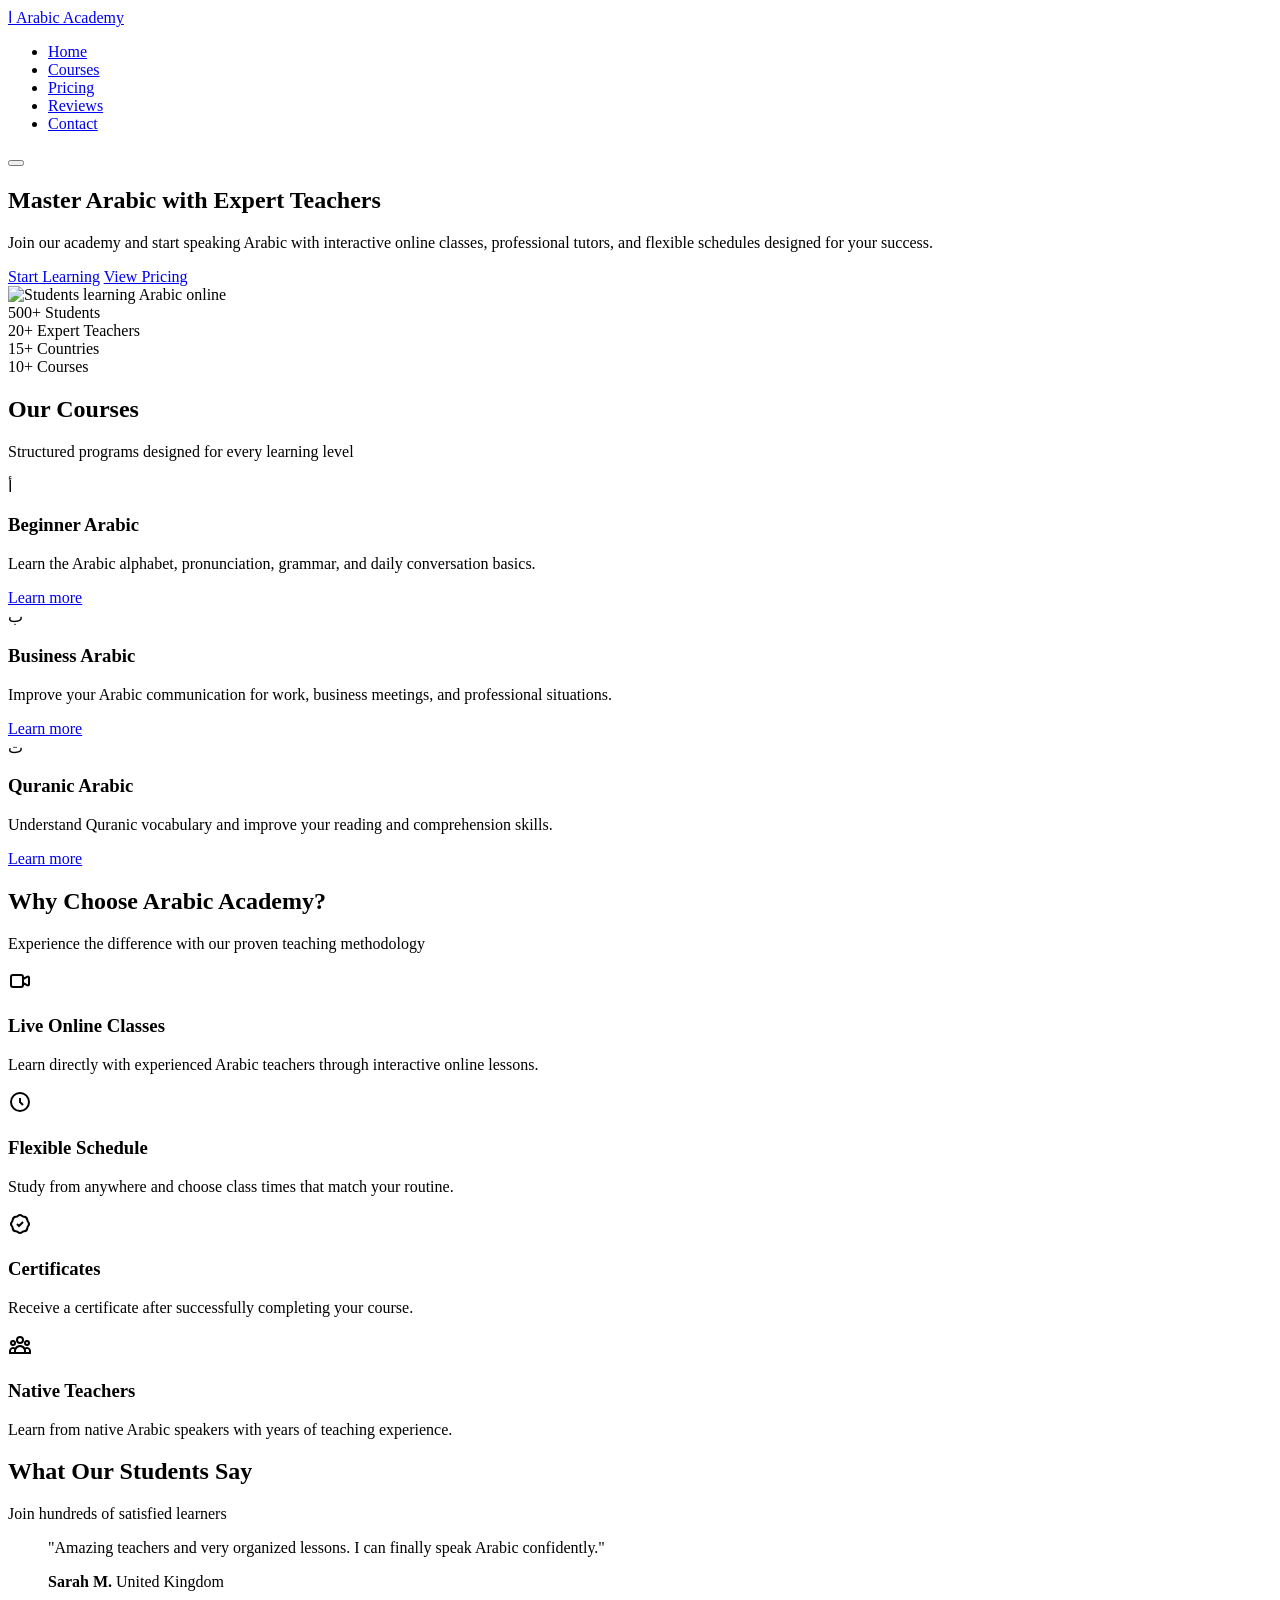
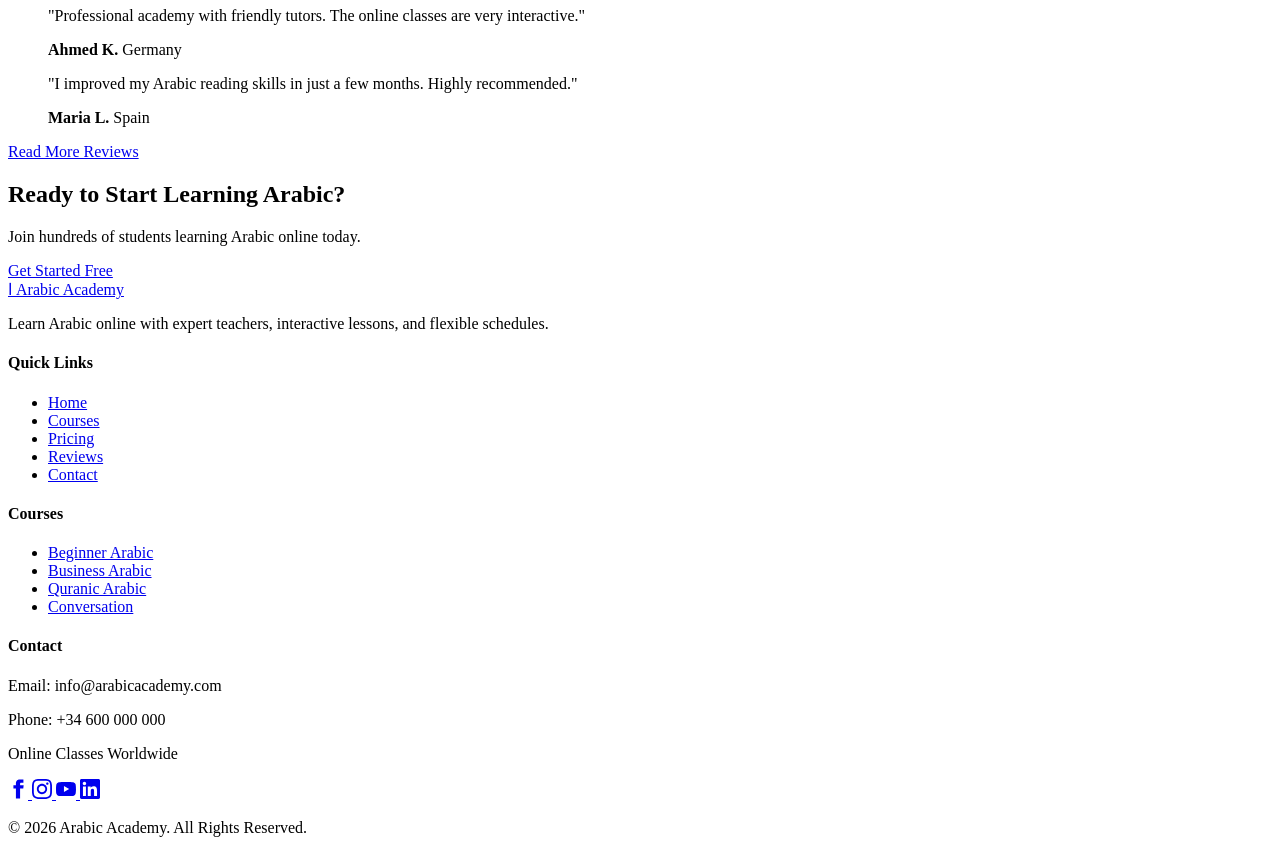
==== commit 32785988: "Updated welcome page" ====
--- a/index.html
+++ b/index.html
@@ -1,343 +1,277 @@
 <!DOCTYPE html>
 <html lang="en">
 <head>
-  <meta charset="UTF-8" />
-  <meta name="viewport" content="width=device-width, initial-scale=1.0" />
-
-  <title>Arabic Academy</title>
-
-  <!-- GOOGLE FONT -->
+  <meta charset="UTF-8">
+  <meta name="viewport" content="width=device-width, initial-scale=1.0">
+  <title>Arabic Academy - Learn Arabic Online</title>
+  <meta name="description" content="Learn Arabic online with expert teachers, interactive lessons, and flexible schedules. Join 500+ students worldwide.">
+  <link rel="stylesheet" href="styles.css">
   <link rel="preconnect" href="https://fonts.googleapis.com">
   <link rel="preconnect" href="https://fonts.gstatic.com" crossorigin>
-
-  <link href="https://fonts.googleapis.com/css2?family=Poppins:wght@300;400;500;600;700&display=swap" rel="stylesheet">
-  <link rel="stylesheet"
-      href="https://cdnjs.cloudflare.com/ajax/libs/font-awesome/6.5.1/css/all.min.css">
-
-  <!-- CSS -->
-  <link rel="stylesheet" href="style.css">
+  <link href="https://fonts.googleapis.com/css2?family=Inter:wght@400;500;600;700&display=swap" rel="stylesheet">
 </head>
-
 <body>
-
-  <!-- HEADER -->
-  <header>
-    <div class="container">
-
-      <div class="logo">
-        Arabic Academy
-      </div>
-
-      <nav class="nav">
-        <ul class="nav-links">
-          <li class="active" className="home"><a href="index.html">Home</a></li>
-          <li className="courses"><a href="cours.html">Courses</a></li>
-          <li className="services"><a href="servicios.html">Services</a></li>
-          <li className="why-us"><a href="https://www.amazingtalker.es/tutors/arabic?city=es_spain_bilbao_san_sebastian">Why Us</a></li>
-          <li className="testimonials"><a href="reviews.html">Reviews</a></li>
-          <li className="contact"><a href="contact.html">Contact</a></li>
+  <!-- Header -->
+  <header class="header">
+    <div class="container header-content">
+      <a href="index.html" class="logo">
+        <span class="logo-icon">&#1575;</span>
+        <span>Arabic Academy</span>
+      </a>
+      
+      <nav class="nav" id="nav">
+        <ul class="nav-list">
+          <li><a href="index.html" class="nav-link active">Home</a></li>
+          <li><a href="courses.html" class="nav-link">Courses</a></li>
+          <li><a href="pricing.html" class="nav-link">Pricing</a></li>
+          <li><a href="reviews.html" class="nav-link">Reviews</a></li>
+          <li><a href="contact.html" class="nav-link">Contact</a></li>
         </ul>
       </nav>
-
+      
+      <button class="mobile-menu-btn" id="mobileMenuBtn" aria-label="Toggle menu">
+        <span></span>
+        <span></span>
+        <span></span>
+      </button>
     </div>
   </header>
 
-  <!-- HERO -->
+  <!-- Hero Section -->
   <section class="hero">
-
-    <div class="hero-content">
-
-      <h1>Learn Arabic Online With Expert Teachers</h1>
-
-      <p class="hero-text">
-        Join our academy and start speaking Arabic with interactive online classes,
-        professional tutors, and flexible schedules.
-      </p>
-
-      <a href="servicios.html" class="hero-btn">
-        Start Learning
-      </a>
-
-    </div>
-
-  </section>
-
-    <!-- STATS -->
-<section class="stats">
-
-  <div class="container stats-container">
-
-    <div class="stat-card">
-      <h3>500+</h3>
-      <p>Students</p>
-    </div>
-
-    <div class="stat-card">
-      <h3>20+</h3>
-      <p>Teachers</p>
-    </div>
-
-    <div class="stat-card">
-      <h3>15+</h3>
-      <p>Countries</p>
-    </div>
-
-    <div class="stat-card">
-      <h3>10+</h3>
-      <p>Courses</p>
-    </div>
-
-  </div>
-
-</section>
-
-  <!-- COURSES -->
-  <section id="courses">
-
-    <div class="container">
-
-      <h2>Our Courses</h2>
-
-      <div class="cards">
-
-        <div class="card">
+    <div class="container hero-content">
+      <div class="hero-text">
+        <h1>Master Arabic with Expert Teachers</h1>
+        <p>Join our academy and start speaking Arabic with interactive online classes, professional tutors, and flexible schedules designed for your success.</p>
+        <div class="hero-buttons">
+          <a href="courses.html" class="btn btn-primary">Start Learning</a>
+          <a href="pricing.html" class="btn btn-outline">View Pricing</a>
+        </div>
+      </div>
+      <div class="hero-image">
+        <img src="https://images.unsplash.com/photo-1522202176988-66273c2fd55f?q=80&w=800&auto=format&fit=crop" alt="Students learning Arabic online" loading="lazy">
+      </div>
+    </div>
+  </section>
+
+  <!-- Stats Section -->
+  <section class="stats">
+    <div class="container stats-grid">
+      <div class="stat-item">
+        <span class="stat-number">500+</span>
+        <span class="stat-label">Students</span>
+      </div>
+      <div class="stat-item">
+        <span class="stat-number">20+</span>
+        <span class="stat-label">Expert Teachers</span>
+      </div>
+      <div class="stat-item">
+        <span class="stat-number">15+</span>
+        <span class="stat-label">Countries</span>
+      </div>
+      <div class="stat-item">
+        <span class="stat-number">10+</span>
+        <span class="stat-label">Courses</span>
+      </div>
+    </div>
+  </section>
+
+  <!-- Courses Preview Section -->
+  <section class="section">
+    <div class="container">
+      <div class="section-header">
+        <h2>Our Courses</h2>
+        <p>Structured programs designed for every learning level</p>
+      </div>
+      
+      <div class="cards-grid">
+        <article class="card">
+          <div class="card-icon">&#1571;</div>
           <h3>Beginner Arabic</h3>
-
-          <p>
-            Learn the Arabic alphabet, pronunciation,
-            grammar, and daily conversation basics.
-          </p>
-        </div>
-
-        <div class="card">
+          <p>Learn the Arabic alphabet, pronunciation, grammar, and daily conversation basics.</p>
+          <a href="courses.html" class="card-link">Learn more</a>
+        </article>
+        
+        <article class="card">
+          <div class="card-icon">&#1576;</div>
           <h3>Business Arabic</h3>
-
-          <p>
-            Improve your Arabic communication for work,
-            business meetings, and professional situations.
-          </p>
-        </div>
-
-        <div class="card">
+          <p>Improve your Arabic communication for work, business meetings, and professional situations.</p>
+          <a href="courses.html" class="card-link">Learn more</a>
+        </article>
+        
+        <article class="card">
+          <div class="card-icon">&#1578;</div>
           <h3>Quranic Arabic</h3>
-
-          <p>
-            Understand Quranic vocabulary and improve your
-            reading and comprehension skills.
-          </p>
-        </div>
-
-      </div>
-
-    </div>
-
-  </section>
-
-  <!-- WHY US -->
-  <section id="why-us" class="why-us">
-
-    <div class="container">
-
-      <h2>Why Choose Arabic Academy?</h2>
-
-      <div class="cards">
-
-        <div class="card">
+          <p>Understand Quranic vocabulary and improve your reading and comprehension skills.</p>
+          <a href="courses.html" class="card-link">Learn more</a>
+        </article>
+      </div>
+    </div>
+  </section>
+
+  <!-- Why Us Section -->
+  <section class="section section-alt">
+    <div class="container">
+      <div class="section-header">
+        <h2>Why Choose Arabic Academy?</h2>
+        <p>Experience the difference with our proven teaching methodology</p>
+      </div>
+      
+      <div class="features-grid">
+        <div class="feature">
+          <div class="feature-icon">
+            <svg width="24" height="24" fill="none" stroke="currentColor" stroke-width="2" viewBox="0 0 24 24">
+              <path d="M15 10l4.553-2.276A1 1 0 0121 8.618v6.764a1 1 0 01-1.447.894L15 14M5 18h8a2 2 0 002-2V8a2 2 0 00-2-2H5a2 2 0 00-2 2v8a2 2 0 002 2z"/>
+            </svg>
+          </div>
           <h3>Live Online Classes</h3>
-
-          <p>
-            Learn directly with experienced Arabic teachers
-            through interactive online lessons.
-          </p>
-        </div>
-
-        <div class="card">
+          <p>Learn directly with experienced Arabic teachers through interactive online lessons.</p>
+        </div>
+        
+        <div class="feature">
+          <div class="feature-icon">
+            <svg width="24" height="24" fill="none" stroke="currentColor" stroke-width="2" viewBox="0 0 24 24">
+              <path d="M12 8v4l3 3m6-3a9 9 0 11-18 0 9 9 0 0118 0z"/>
+            </svg>
+          </div>
           <h3>Flexible Schedule</h3>
-
-          <p>
-            Study from anywhere and choose class times
-            that match your routine.
-          </p>
-        </div>
-
-        <div class="card">
+          <p>Study from anywhere and choose class times that match your routine.</p>
+        </div>
+        
+        <div class="feature">
+          <div class="feature-icon">
+            <svg width="24" height="24" fill="none" stroke="currentColor" stroke-width="2" viewBox="0 0 24 24">
+              <path d="M9 12l2 2 4-4M7.835 4.697a3.42 3.42 0 001.946-.806 3.42 3.42 0 014.438 0 3.42 3.42 0 001.946.806 3.42 3.42 0 013.138 3.138 3.42 3.42 0 00.806 1.946 3.42 3.42 0 010 4.438 3.42 3.42 0 00-.806 1.946 3.42 3.42 0 01-3.138 3.138 3.42 3.42 0 00-1.946.806 3.42 3.42 0 01-4.438 0 3.42 3.42 0 00-1.946-.806 3.42 3.42 0 01-3.138-3.138 3.42 3.42 0 00-.806-1.946 3.42 3.42 0 010-4.438 3.42 3.42 0 00.806-1.946 3.42 3.42 0 013.138-3.138z"/>
+            </svg>
+          </div>
           <h3>Certificates</h3>
-
-          <p>
-            Receive a certificate after successfully
-            completing your course.
-          </p>
-        </div>
-
-      </div>
-
-    </div>
-
-  </section>
-
-  <!-- TESTIMONIALS -->
-  <section id="testimonials" class="testimonials">
-
-    <div class="container">
-
-      <h2>What Our Students Say</h2>
-
-      <div class="cards">
-
-        <div class="card">
-          <p>
-            "Amazing teachers and very organized lessons.
-            I can finally speak Arabic confidently."
-          </p>
-
-          <h4>- Sarah</h4>
-        </div>
-
-        <div class="card">
-          <p>
-            "Professional academy with friendly tutors.
-            The online classes are very interactive."
-          </p>
-
-          <h4>- Ahmed</h4>
-        </div>
-
-        <div class="card">
-          <p>
-            "I improved my Arabic reading skills in just
-            a few months. Highly recommended."
-          </p>
-
-          <h4>- Maria</h4>
-        </div>
-
-      </div>
-
-    </div>
-
-  </section>
-
-  <!-- GALLERY -->
-  <section class="gallery">
-
-    <div class="container">
-
-      <h2>Our Online Classes</h2>
-
-      <div class="gallery-grid">
-        <img src="https://images.unsplash.com/photo-1522202176988-66273c2fd55f?q=80&w=1200&auto=format&fit=crop" alt="Students learning">
-      </div>
-
-    </div>
-
-  </section>
-
-  <!-- CTA -->
+          <p>Receive a certificate after successfully completing your course.</p>
+        </div>
+        
+        <div class="feature">
+          <div class="feature-icon">
+            <svg width="24" height="24" fill="none" stroke="currentColor" stroke-width="2" viewBox="0 0 24 24">
+              <path d="M17 20h5v-2a3 3 0 00-5.356-1.857M17 20H7m10 0v-2c0-.656-.126-1.283-.356-1.857M7 20H2v-2a3 3 0 015.356-1.857M7 20v-2c0-.656.126-1.283.356-1.857m0 0a5.002 5.002 0 019.288 0M15 7a3 3 0 11-6 0 3 3 0 016 0zm6 3a2 2 0 11-4 0 2 2 0 014 0zM7 10a2 2 0 11-4 0 2 2 0 014 0z"/>
+            </svg>
+          </div>
+          <h3>Native Teachers</h3>
+          <p>Learn from native Arabic speakers with years of teaching experience.</p>
+        </div>
+      </div>
+    </div>
+  </section>
+
+  <!-- Testimonials Preview -->
+  <section class="section">
+    <div class="container">
+      <div class="section-header">
+        <h2>What Our Students Say</h2>
+        <p>Join hundreds of satisfied learners</p>
+      </div>
+      
+      <div class="testimonials-grid">
+        <blockquote class="testimonial">
+          <p>"Amazing teachers and very organized lessons. I can finally speak Arabic confidently."</p>
+          <footer>
+            <strong>Sarah M.</strong>
+            <span>United Kingdom</span>
+          </footer>
+        </blockquote>
+        
+        <blockquote class="testimonial">
+          <p>"Professional academy with friendly tutors. The online classes are very interactive."</p>
+          <footer>
+            <strong>Ahmed K.</strong>
+            <span>Germany</span>
+          </footer>
+        </blockquote>
+        
+        <blockquote class="testimonial">
+          <p>"I improved my Arabic reading skills in just a few months. Highly recommended."</p>
+          <footer>
+            <strong>Maria L.</strong>
+            <span>Spain</span>
+          </footer>
+        </blockquote>
+      </div>
+      
+      <div class="section-cta">
+        <a href="reviews.html" class="btn btn-secondary">Read More Reviews</a>
+      </div>
+    </div>
+  </section>
+
+  <!-- CTA Section -->
   <section class="cta">
-
-    <div class="container">
-
-      <h2>Ready To Start Learning Arabic?</h2>
-
-      <p>
-        Join hundreds of students learning Arabic online today.
-      </p>
-
-      <a href="reviews.html" class="hero-btn">
-        Join Now
-      </a>
-
-    </div>
-
-  </section>
-
-  <!-- FOOTER -->
+    <div class="container cta-content">
+      <h2>Ready to Start Learning Arabic?</h2>
+      <p>Join hundreds of students learning Arabic online today.</p>
+      <a href="contact.html" class="btn btn-primary btn-lg">Get Started Free</a>
+    </div>
+  </section>
+
+  <!-- Footer -->
   <footer class="footer">
-  <div class="container">
-    <div class="footer-content">
-      <!-- BRAND -->
-      <div class="footer-brand">
-        <h2>Arabic Academy</h2>
-        <p>
-          Learn Arabic online with expert teachers,
-          interactive lessons, and flexible schedules.
-        </p>
-      </div>
-
-      <!-- LINKS -->
-      <div class="footer-links">
-        <h3>Quick Links</h3>
-        <ul>
-          <li><a href="#">Home</a></li>
-          <li><a href="#courses">Courses</a></li>
-          <li><a href="#Services">Services</a></li>
-          <li><a href="#why-us">Why Us</a></li>
-          <li><a href="socials.html">Sociales</a></li>
-          <li><a href="#contact">Contact</a></li>
-        </ul>
-      </div>
-
-      <!-- CONTACT -->
-      <div class="footer-contact">
-        <h3>Contact</h3>
-        <p>Email: info@arabicacademy.com</p>
-        <p>Phone: +34 600 000 000</p>
-        <p>Online Classes Worldwide</p>
-      </div>
-    </div>
-     <div class="social">
-
-<a class="fb" href="https://facebook.com" target="_blank">
-<i class="fab fa-facebook-f"></i>
-</a>
-
-<a class="ig" href="https://instagram.com" target="_blank">
-<i class="fab fa-instagram"></i>
-</a>
-
-<a class="yt" href="https://youtube.com" target="_blank">
-<i class="fab fa-youtube"></i>
-</a>
-
-<a class="tt" href="https://tiktok.com" target="_blank">
-<i class="fab fa-tiktok"></i>
-</a>
-
-<a class="x" href="https://x.com" target="_blank">
-<i class="fab fa-x-twitter"></i>
-</a>
-
-<a class="li" href="https://linkedin.com" target="_blank">
-<i class="fab fa-linkedin-in"></i>
-</a>
-
-<a class="tg" href="https://telegram.org" target="_blank">
-<i class="fab fa-telegram-plane"></i>
-</a>
-
-<a class="wp" href="https://whatsapp.com" target="_blank">
-<i class="fab fa-whatsapp"></i>
-</a>
-
-<a class="sc" href="https://snapchat.com" target="_blank">
-<i class="fab fa-snapchat-ghost"></i>
-</a>
-
-<a class="dc" href="https://discord.com" target="_blank">
-<i class="fab fa-discord"></i>
-</a>
-
-</div>
-    <!-- BOTTOM -->
-    <div class="footer-bottom">
-      <p>
-        © 2026 Arabic Academy — All Rights Reserved
-      </p>
-    </div>
-
-  </div>
-
-</footer>
-
+    <div class="container">
+      <div class="footer-grid">
+        <div class="footer-brand">
+          <a href="index.html" class="logo">
+            <span class="logo-icon">&#1575;</span>
+            <span>Arabic Academy</span>
+          </a>
+          <p>Learn Arabic online with expert teachers, interactive lessons, and flexible schedules.</p>
+        </div>
+        
+        <div class="footer-links">
+          <h4>Quick Links</h4>
+          <ul>
+            <li><a href="index.html">Home</a></li>
+            <li><a href="courses.html">Courses</a></li>
+            <li><a href="pricing.html">Pricing</a></li>
+            <li><a href="reviews.html">Reviews</a></li>
+            <li><a href="contact.html">Contact</a></li>
+          </ul>
+        </div>
+        
+        <div class="footer-links">
+          <h4>Courses</h4>
+          <ul>
+            <li><a href="courses.html">Beginner Arabic</a></li>
+            <li><a href="courses.html">Business Arabic</a></li>
+            <li><a href="courses.html">Quranic Arabic</a></li>
+            <li><a href="courses.html">Conversation</a></li>
+          </ul>
+        </div>
+        
+        <div class="footer-contact">
+          <h4>Contact</h4>
+          <p>Email: info@arabicacademy.com</p>
+          <p>Phone: +34 600 000 000</p>
+          <p>Online Classes Worldwide</p>
+          
+          <div class="social-links">
+            <a href="https://facebook.com" target="_blank" rel="noopener" aria-label="Facebook">
+              <svg width="20" height="20" fill="currentColor" viewBox="0 0 24 24"><path d="M18.77 7.46H14.5v-1.9c0-.9.6-1.1 1-1.1h3V.5h-4.33C10.24.5 9.5 3.44 9.5 5.32v2.15h-3v4h3v12h5v-12h3.85l.42-4z"/></svg>
+            </a>
+            <a href="https://instagram.com" target="_blank" rel="noopener" aria-label="Instagram">
+              <svg width="20" height="20" fill="currentColor" viewBox="0 0 24 24"><path d="M12 2.163c3.204 0 3.584.012 4.85.07 3.252.148 4.771 1.691 4.919 4.919.058 1.265.069 1.645.069 4.849 0 3.205-.012 3.584-.069 4.849-.149 3.225-1.664 4.771-4.919 4.919-1.266.058-1.644.07-4.85.07-3.204 0-3.584-.012-4.849-.07-3.26-.149-4.771-1.699-4.919-4.92-.058-1.265-.07-1.644-.07-4.849 0-3.204.013-3.583.07-4.849.149-3.227 1.664-4.771 4.919-4.919 1.266-.057 1.645-.069 4.849-.069zm0-2.163c-3.259 0-3.667.014-4.947.072-4.358.2-6.78 2.618-6.98 6.98-.059 1.281-.073 1.689-.073 4.948 0 3.259.014 3.668.072 4.948.2 4.358 2.618 6.78 6.98 6.98 1.281.058 1.689.072 4.948.072 3.259 0 3.668-.014 4.948-.072 4.354-.2 6.782-2.618 6.979-6.98.059-1.28.073-1.689.073-4.948 0-3.259-.014-3.667-.072-4.947-.196-4.354-2.617-6.78-6.979-6.98-1.281-.059-1.69-.073-4.949-.073zm0 5.838c-3.403 0-6.162 2.759-6.162 6.162s2.759 6.163 6.162 6.163 6.162-2.759 6.162-6.163c0-3.403-2.759-6.162-6.162-6.162zm0 10.162c-2.209 0-4-1.79-4-4 0-2.209 1.791-4 4-4s4 1.791 4 4c0 2.21-1.791 4-4 4zm6.406-11.845c-.796 0-1.441.645-1.441 1.44s.645 1.44 1.441 1.44c.795 0 1.439-.645 1.439-1.44s-.644-1.44-1.439-1.44z"/></svg>
+            </a>
+            <a href="https://youtube.com" target="_blank" rel="noopener" aria-label="YouTube">
+              <svg width="20" height="20" fill="currentColor" viewBox="0 0 24 24"><path d="M23.498 6.186a3.016 3.016 0 0 0-2.122-2.136C19.505 3.545 12 3.545 12 3.545s-7.505 0-9.377.505A3.017 3.017 0 0 0 .502 6.186C0 8.07 0 12 0 12s0 3.93.502 5.814a3.016 3.016 0 0 0 2.122 2.136c1.871.505 9.376.505 9.376.505s7.505 0 9.377-.505a3.015 3.015 0 0 0 2.122-2.136C24 15.93 24 12 24 12s0-3.93-.502-5.814zM9.545 15.568V8.432L15.818 12l-6.273 3.568z"/></svg>
+            </a>
+            <a href="https://linkedin.com" target="_blank" rel="noopener" aria-label="LinkedIn">
+              <svg width="20" height="20" fill="currentColor" viewBox="0 0 24 24"><path d="M20.447 20.452h-3.554v-5.569c0-1.328-.027-3.037-1.852-3.037-1.853 0-2.136 1.445-2.136 2.939v5.667H9.351V9h3.414v1.561h.046c.477-.9 1.637-1.85 3.37-1.85 3.601 0 4.267 2.37 4.267 5.455v6.286zM5.337 7.433c-1.144 0-2.063-.926-2.063-2.065 0-1.138.92-2.063 2.063-2.063 1.14 0 2.064.925 2.064 2.063 0 1.139-.925 2.065-2.064 2.065zm1.782 13.019H3.555V9h3.564v11.452zM22.225 0H1.771C.792 0 0 .774 0 1.729v20.542C0 23.227.792 24 1.771 24h20.451C23.2 24 24 23.227 24 22.271V1.729C24 .774 23.2 0 22.222 0h.003z"/></svg>
+            </a>
+          </div>
+        </div>
+      </div>
+      
+      <div class="footer-bottom">
+        <p>&copy; 2026 Arabic Academy. All Rights Reserved.</p>
+      </div>
+    </div>
+  </footer>
+
+  <script src="js/main.js"></script>
 </body>
-</html>+</html>
